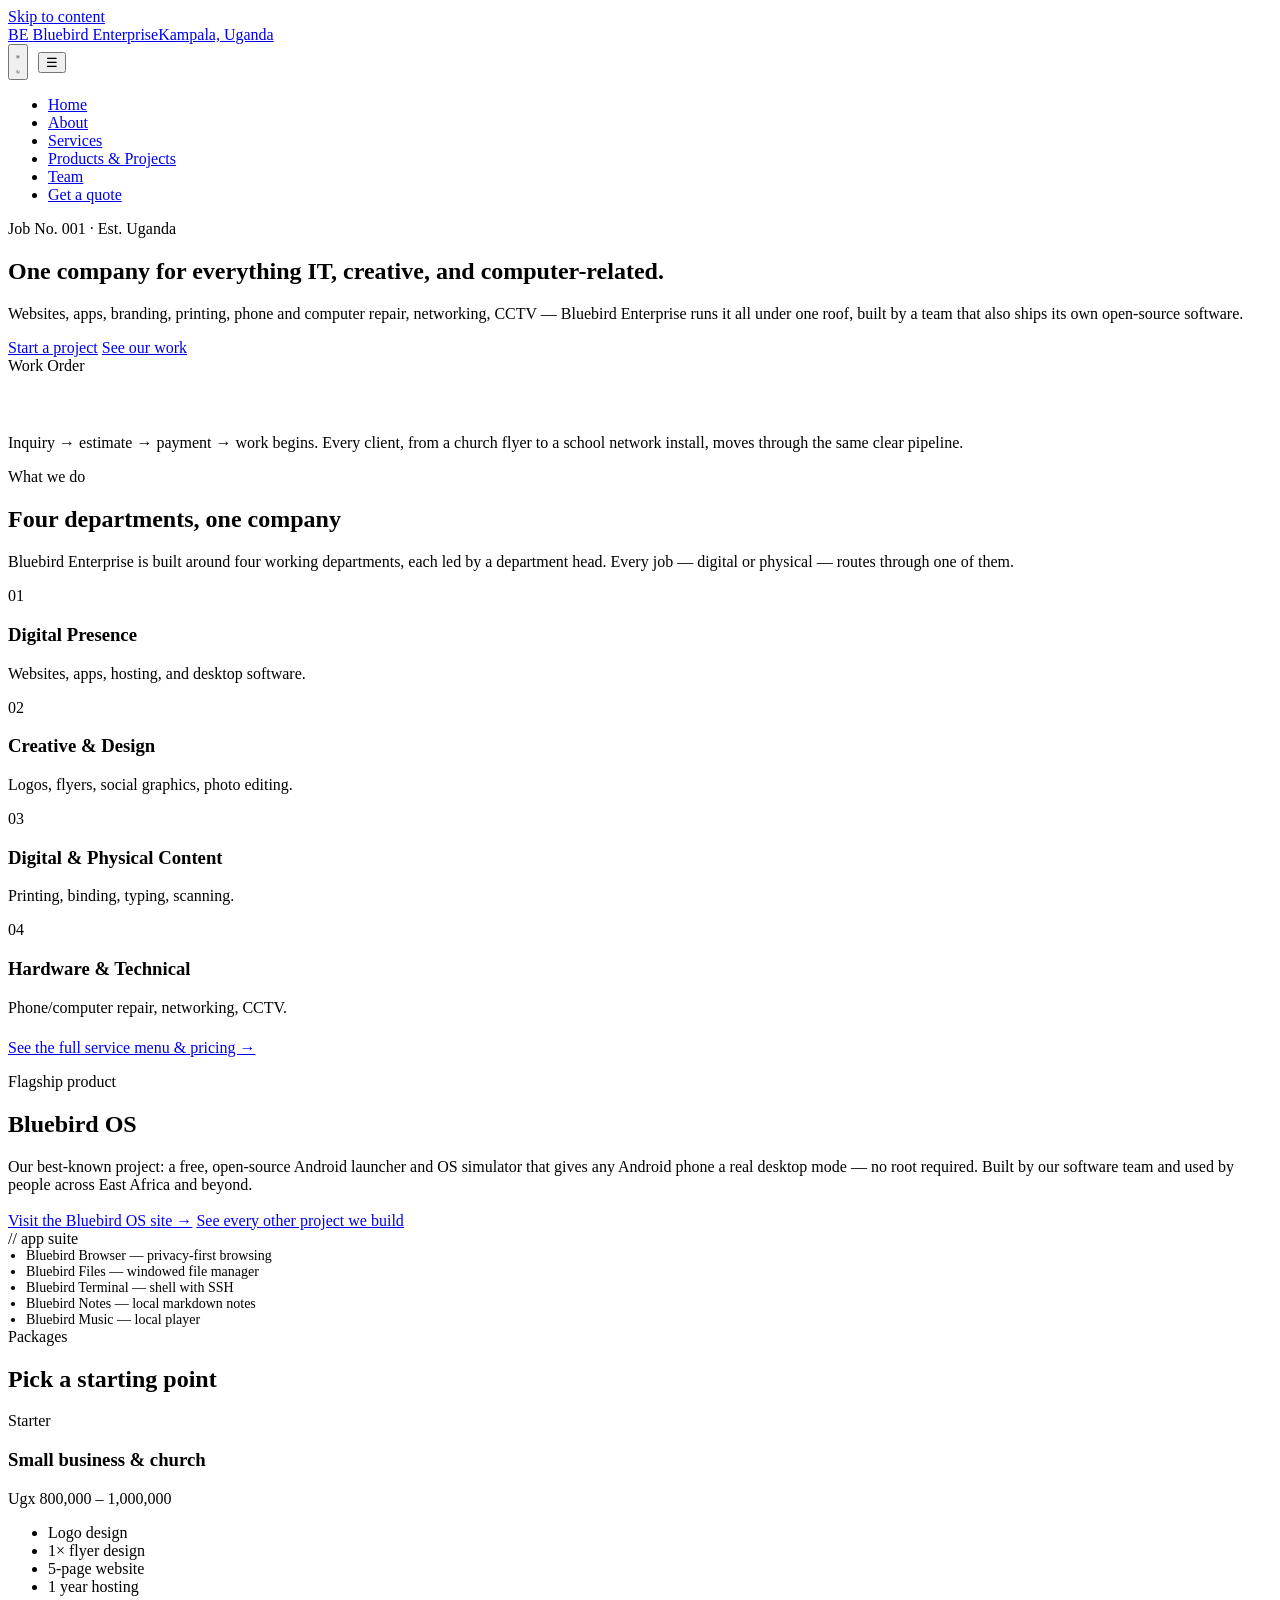
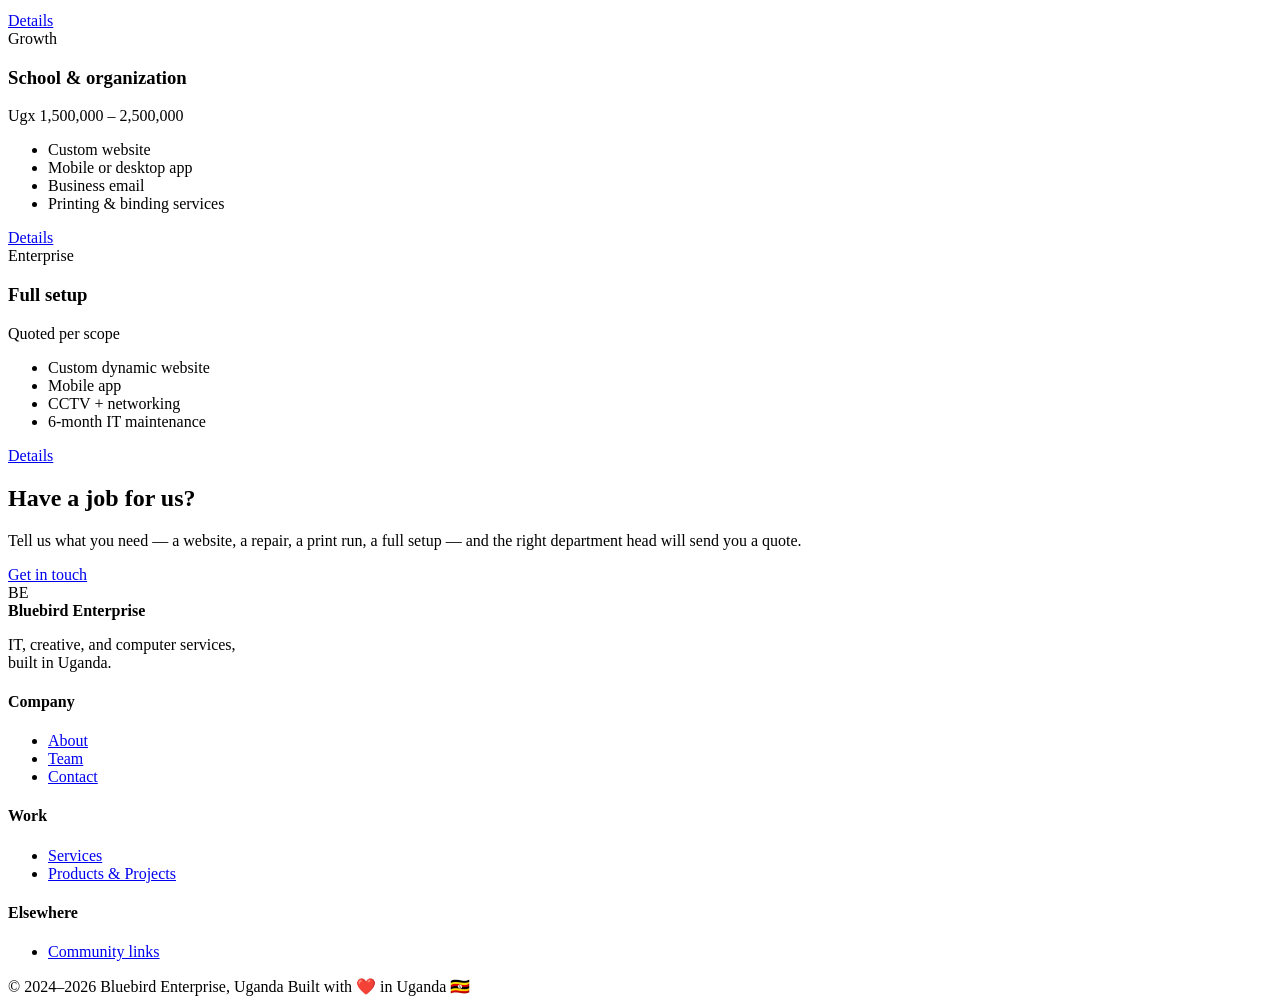
==== index.html @ 25cc0a45 "Add files via upload" ====
<!DOCTYPE html>
<html lang="en">
<head>
<meta charset="UTF-8">
<meta name="viewport" content="width=device-width, initial-scale=1.0">
<title>Bluebird Enterprise — IT, Creative & Computer Services, Uganda</title>
<meta name="description" content="Bluebird Enterprise is a Ugandan IT, creative, and computer services company — websites, apps, graphic design, printing, and hardware repair, plus the open-source Bluebird OS.">
<link rel="icon" type="image/svg+xml" href="assets/img/favicon.svg">
<link rel="icon" type="image/png" sizes="32x32" href="assets/img/favicon-32.png">
<link rel="apple-touch-icon" href="assets/img/apple-touch-icon.png">
<link rel="preconnect" href="https://fonts.googleapis.com">
<link rel="preconnect" href="https://fonts.gstatic.com" crossorigin>
<link href="https://fonts.googleapis.com/css2?family=Syne:wght@700;800&family=Manrope:wght@400;500;600;700;800&family=DM+Mono:wght@400;500&display=swap" rel="stylesheet">
<link rel="stylesheet" href="assets/css/styles.css">
<link rel="canonical" href="https://bluebirduganda.dpdns.org/">
<meta name="theme-color" content="#0b1220">
<meta property="og:type" content="website">
<meta property="og:site_name" content="Bluebird Enterprise">
<meta property="og:title" content="Bluebird Enterprise — IT, Creative & Computer Services, Uganda">
<meta property="og:description" content="Bluebird Enterprise is a Ugandan IT, creative, and computer services company — websites, apps, graphic design, printing, and hardware repair, plus the open-source Bluebird OS.">
<meta property="og:url" content="https://bluebirduganda.dpdns.org/">
<meta property="og:image" content="https://bluebirduganda.dpdns.org/assets/img/og-cover.png">
<meta name="twitter:card" content="summary_large_image">
<meta name="twitter:title" content="Bluebird Enterprise — IT, Creative & Computer Services, Uganda">
<meta name="twitter:description" content="Bluebird Enterprise is a Ugandan IT, creative, and computer services company — websites, apps, graphic design, printing, and hardware repair, plus the open-source Bluebird OS.">
<meta name="twitter:image" content="https://bluebirduganda.dpdns.org/assets/img/og-cover.png">
<script type="application/ld+json">
{
  "@context": "https://schema.org",
  "@type": "ProfessionalService",
  "name": "Bluebird Enterprise",
  "description": "IT, creative, and computer services company in Uganda — websites, apps, graphic design, printing, and hardware repair, plus the open-source Bluebird OS.",
  "url": "https://bluebirduganda.dpdns.org/",
  "logo": "https://bluebirduganda.dpdns.org/assets/img/logo.svg",
  "image": "https://bluebirduganda.dpdns.org/assets/img/og-cover.png",
  "areaServed": "UG",
  "address": {
    "@type": "PostalAddress",
    "addressLocality": "Kampala",
    "addressCountry": "UG"
  },
  "sameAs": [
    "https://github.com/Norbert-web/BLUEBIRD-PLUS",
    "https://www.reddit.com/user/Nearby_Fruit488/",
    "https://www.youtube.com/bluebird-releases",
    "https://twitter.com/norbertlamn",
    "https://tiktok.com/@bluebirdeleases"
  ]
}
</script>
</head>
<body>
<a class="skip-link" href="#main">Skip to content</a>

<header class="site-header">
  <div class="nav-inner">
    <a class="brand" href="index.html">
      <span class="brand-mark"><img src="assets/img/logo.svg" alt="" width="36" height="36" onerror="this.parentElement.textContent='BE';"></span>
      <span>Bluebird Enterprise<span class="brand-name-sub">Kampala, Uganda</span></span>
    </a>
    <div style="display:flex;align-items:center;gap:10px;">
    <button class="theme-toggle" id="theme-toggle" aria-label="Toggle light/dark theme" type="button">
      <svg class="icon-sun" viewBox="0 0 24 24" fill="none" stroke="currentColor" stroke-width="2" stroke-linecap="round"><circle cx="12" cy="12" r="4"/><path d="M12 2v2M12 20v2M4.9 4.9l1.4 1.4M17.7 17.7l1.4 1.4M2 12h2M20 12h2M4.9 19.1l1.4-1.4M17.7 6.3l1.4-1.4"/></svg>
      <svg class="icon-moon" viewBox="0 0 24 24" fill="none" stroke="currentColor" stroke-width="2" stroke-linecap="round"><path d="M21 12.8A9 9 0 1111.2 3 7 7 0 0021 12.8z"/></svg>
    </button>
    <button class="nav-toggle" aria-expanded="false" aria-controls="primary-menu" onclick="const u=document.getElementById('primary-menu');const open=u.classList.toggle('open');this.setAttribute('aria-expanded',open);this.textContent=open?'✕':'☰';">☰</button>
    </div>
    <nav class="primary-nav" aria-label="Primary">
      <ul id="primary-menu">
        <li><a href="index.html" class="active">Home</a></li>
        <li><a href="about.html">About</a></li>
        <li><a href="services.html">Services</a></li>
        <li><a href="products.html">Products &amp; Projects</a></li>
        <li><a href="team.html">Team</a></li>
        <li><a href="contact.html" class="nav-cta">Get a quote</a></li>
      </ul>
    </nav>
  </div>
</header>

<main id="main">

  <section class="hero">
    <div class="wrap hero-grid">
      <div>
        <span class="stamp-badge">Job No. 001 · Est. Uganda</span>
        <h1>One company for everything IT, creative, and computer-related.</h1>
        <p class="hero-lede">Websites, apps, branding, printing, phone and computer repair, networking, CCTV — Bluebird Enterprise runs it all under one roof, built by a team that also ships its own open-source software.</p>
        <div class="hero-actions">
          <a class="btn btn-primary" href="contact.html">Start a project</a>
          <a class="btn btn-ghost" href="products.html">See our work</a>
        </div>
      </div>
      <div class="ticket" style="background:var(--ink-soft);border-color:var(--ink-soft);">
        <div class="ticket-num" style="border-bottom-color:#3a4250;color:var(--text-on-ink-muted);">
          <span>Work Order</span><span class="punch" style="background:var(--ink-soft);border-color:#3a4250;"></span>
        </div>
        <h3 style="color:#fff;">Standard intake, every time</h3>
        <p style="color:var(--text-on-ink-muted);">Inquiry → estimate → payment → work begins. Every client, from a church flyer to a school network install, moves through the same clear pipeline.</p>
      </div>
    </div>
  </section>

  <section class="section">
    <div class="wrap">
      <div class="section-head">
        <span class="eyebrow">What we do</span>
        <h2>Four departments, one company</h2>
        <p style="color:var(--text-muted);">Bluebird Enterprise is built around four working departments, each led by a department head. Every job — digital or physical — routes through one of them.</p>
      </div>
      <div class="ticket-stack">
        <div class="ticket">
          <div class="ticket-num"><span>01</span><span class="punch"></span></div>
          <h3>Digital Presence</h3>
          <p>Websites, apps, hosting, and desktop software.</p>
        </div>
        <div class="ticket">
          <div class="ticket-num"><span>02</span><span class="punch"></span></div>
          <h3>Creative &amp; Design</h3>
          <p>Logos, flyers, social graphics, photo editing.</p>
        </div>
        <div class="ticket">
          <div class="ticket-num"><span>03</span><span class="punch"></span></div>
          <h3>Digital &amp; Physical Content</h3>
          <p>Printing, binding, typing, scanning.</p>
        </div>
        <div class="ticket">
          <div class="ticket-num"><span>04</span><span class="punch"></span></div>
          <h3>Hardware &amp; Technical</h3>
          <p>Phone/computer repair, networking, CCTV.</p>
        </div>
      </div>
      <p style="margin-top:22px;"><a href="services.html">See the full service menu &amp; pricing →</a></p>
    </div>
  </section>

  <section class="section section-alt">
    <div class="wrap">
      <div class="grid-2" style="align-items:center;">
        <div>
          <span class="eyebrow">Flagship product</span>
          <h2>Bluebird OS</h2>
          <p style="color:var(--text-muted);">Our best-known project: a free, open-source Android launcher and OS simulator that gives any Android phone a real desktop mode — no root required. Built by our software team and used by people across East Africa and beyond.</p>
          <div class="hero-actions" style="margin-top:18px;">
            <a class="btn btn-primary" href="bluebird-os/index.html">Visit the Bluebird OS site →</a>
            <a class="btn btn-line" href="products.html">See every other project we build</a>
          </div>
        </div>
        <div class="card">
          <span class="num">// app suite</span>
          <ul style="margin:0;padding-left:18px;color:var(--text-muted);font-size:14px;">
            <li>Bluebird Browser — privacy-first browsing</li>
            <li>Bluebird Files — windowed file manager</li>
            <li>Bluebird Terminal — shell with SSH</li>
            <li>Bluebird Notes — local markdown notes</li>
            <li>Bluebird Music — local player</li>
          </ul>
        </div>
      </div>
    </div>
  </section>

  <section class="section">
    <div class="wrap">
      <div class="section-head center" style="margin-left:auto;margin-right:auto;">
        <span class="eyebrow">Packages</span>
        <h2>Pick a starting point</h2>
      </div>
      <div class="grid-3">
        <div class="package">
          <span class="tier">Starter</span>
          <h3>Small business &amp; church</h3>
          <div class="price">Ugx 800,000 – 1,000,000</div>
          <ul>
            <li>Logo design</li>
            <li>1× flyer design</li>
            <li>5-page website</li>
            <li>1 year hosting</li>
          </ul>
          <a class="btn btn-line" href="services.html#packages">Details</a>
        </div>
        <div class="package featured">
          <span class="tier">Growth</span>
          <h3>School &amp; organization</h3>
          <div class="price">Ugx 1,500,000 – 2,500,000</div>
          <ul>
            <li>Custom website</li>
            <li>Mobile or desktop app</li>
            <li>Business email</li>
            <li>Printing &amp; binding services</li>
          </ul>
          <a class="btn btn-line" href="services.html#packages">Details</a>
        </div>
        <div class="package">
          <span class="tier">Enterprise</span>
          <h3>Full setup</h3>
          <div class="price">Quoted per scope</div>
          <ul>
            <li>Custom dynamic website</li>
            <li>Mobile app</li>
            <li>CCTV + networking</li>
            <li>6-month IT maintenance</li>
          </ul>
          <a class="btn btn-line" href="services.html#packages">Details</a>
        </div>
      </div>
    </div>
  </section>

  <section class="cta-band">
    <div class="wrap">
      <h2>Have a job for us?</h2>
      <p>Tell us what you need — a website, a repair, a print run, a full setup — and the right department head will send you a quote.</p>
      <a class="btn btn-primary" href="contact.html">Get in touch</a>
    </div>
  </section>

</main>

<footer class="site-footer">
  <div class="wrap">
    <div class="footer-grid">
      <div>
        <div class="footer-brand">
          <span class="brand-mark"><img src="assets/img/logo.svg" alt="" width="30" height="30" onerror="this.parentElement.textContent='BE';"></span>
          <h4 style="margin:0;">Bluebird Enterprise</h4>
        </div>
        <p style="max-width:32ch;">IT, creative, and computer services, built in Uganda.</p>
        <span class="flag-stripe" aria-hidden="true"><span class="s1"></span><span class="s2"></span><span class="s3"></span></span>
      </div>
      <div>
        <h4>Company</h4>
        <ul>
          <li><a href="about.html">About</a></li>
          <li><a href="team.html">Team</a></li>
          <li><a href="contact.html">Contact</a></li>
        </ul>
      </div>
      <div>
        <h4>Work</h4>
        <ul>
          <li><a href="services.html">Services</a></li>
          <li><a href="products.html">Products &amp; Projects</a></li>
        </ul>
      </div>
      <div>
        <h4>Elsewhere</h4>
        <ul>
          <li><a href="contact.html#community">Community links</a></li>
        </ul>
      </div>
    </div>
    <div class="footer-bottom">
      <span>© 2024–2026 Bluebird Enterprise, Uganda</span>
      <span>Built with ❤️ in Uganda 🇺🇬</span>
    </div>
  </div>
</footer>

<script src="assets/js/app.js"></script>
</body>
</html>
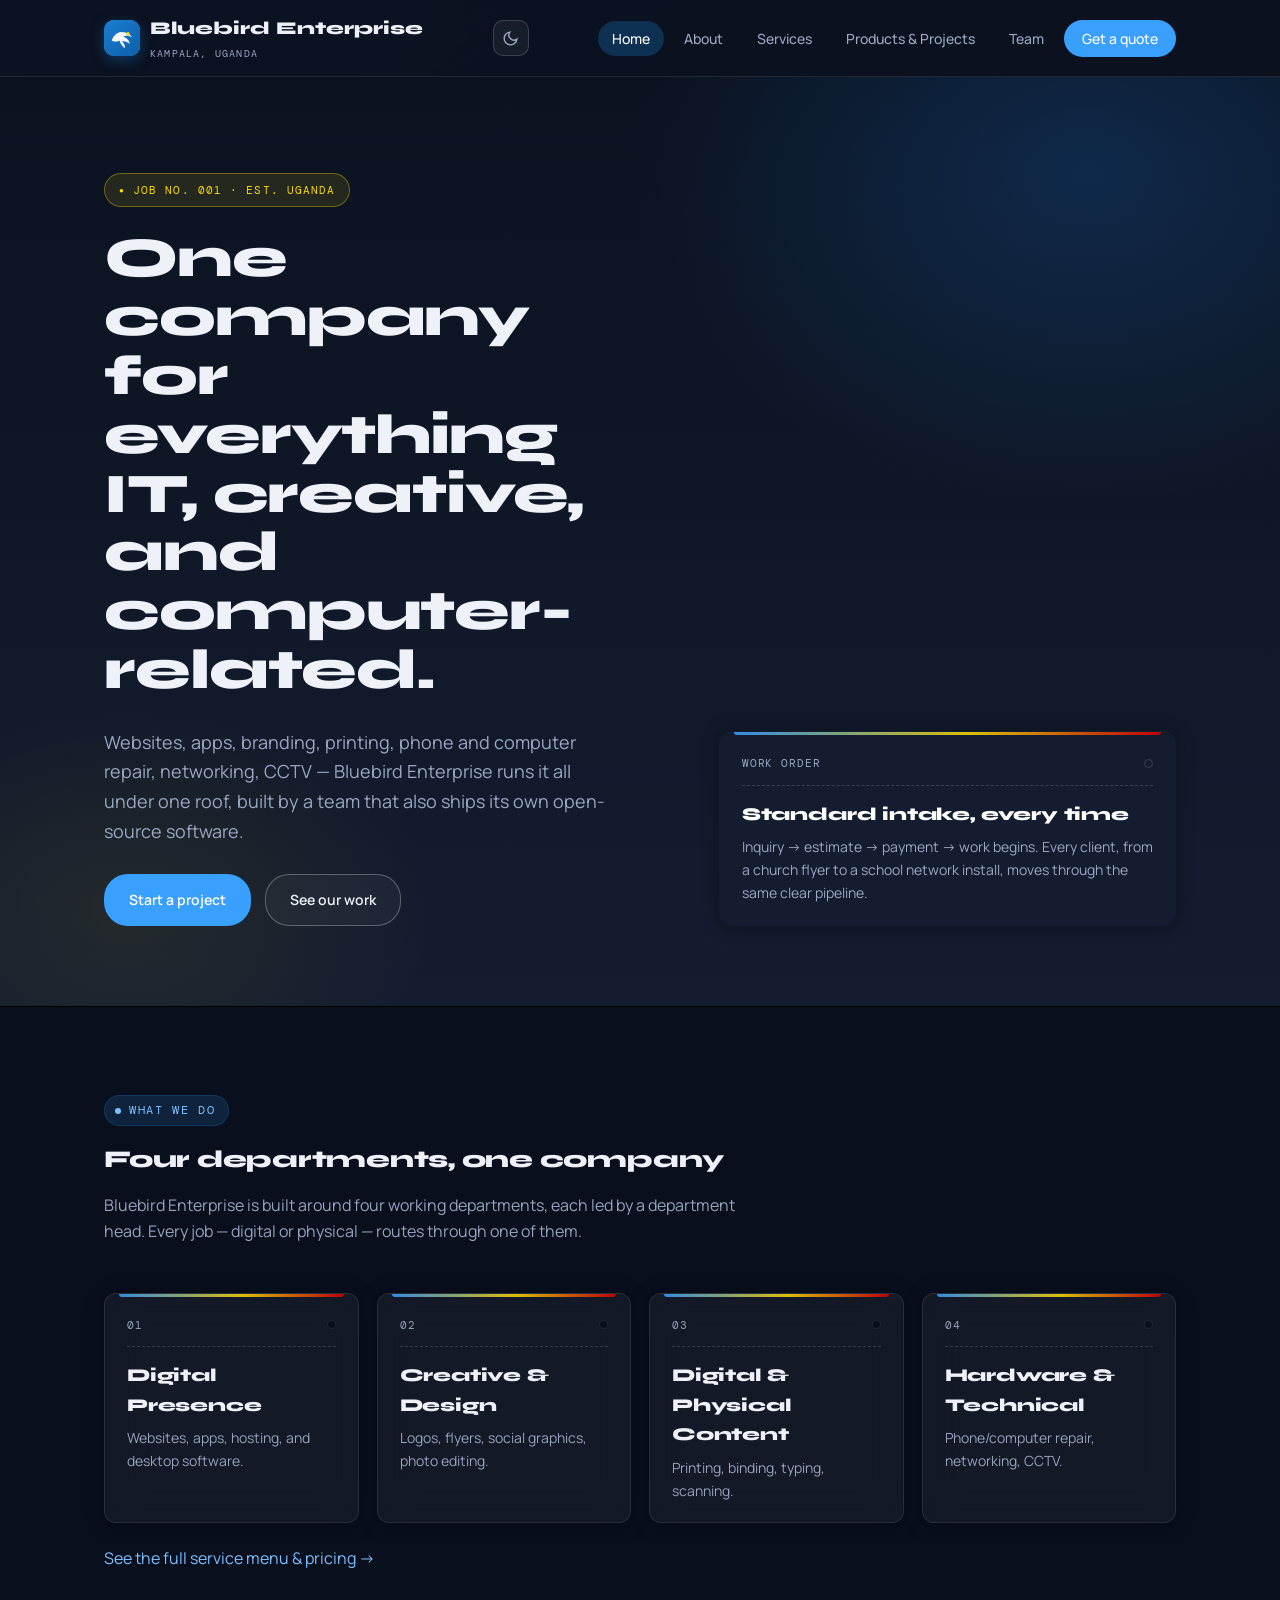
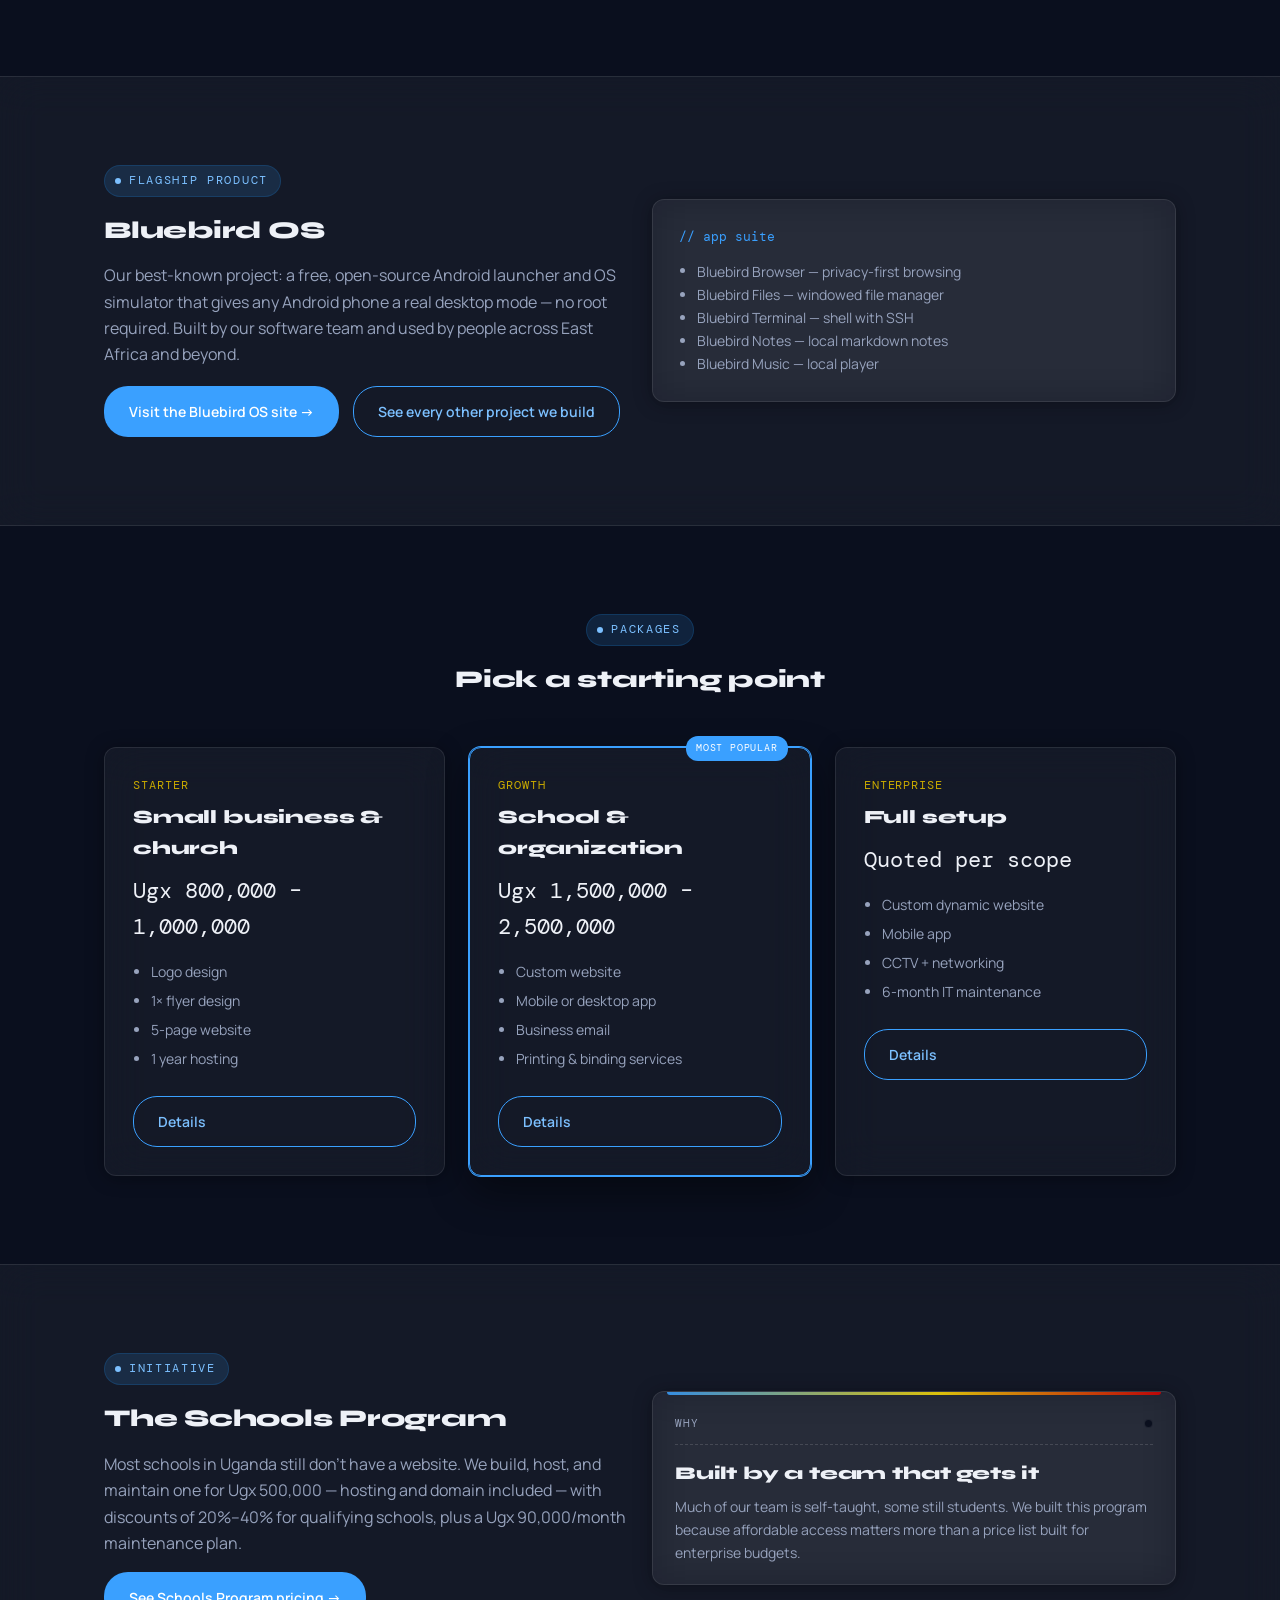
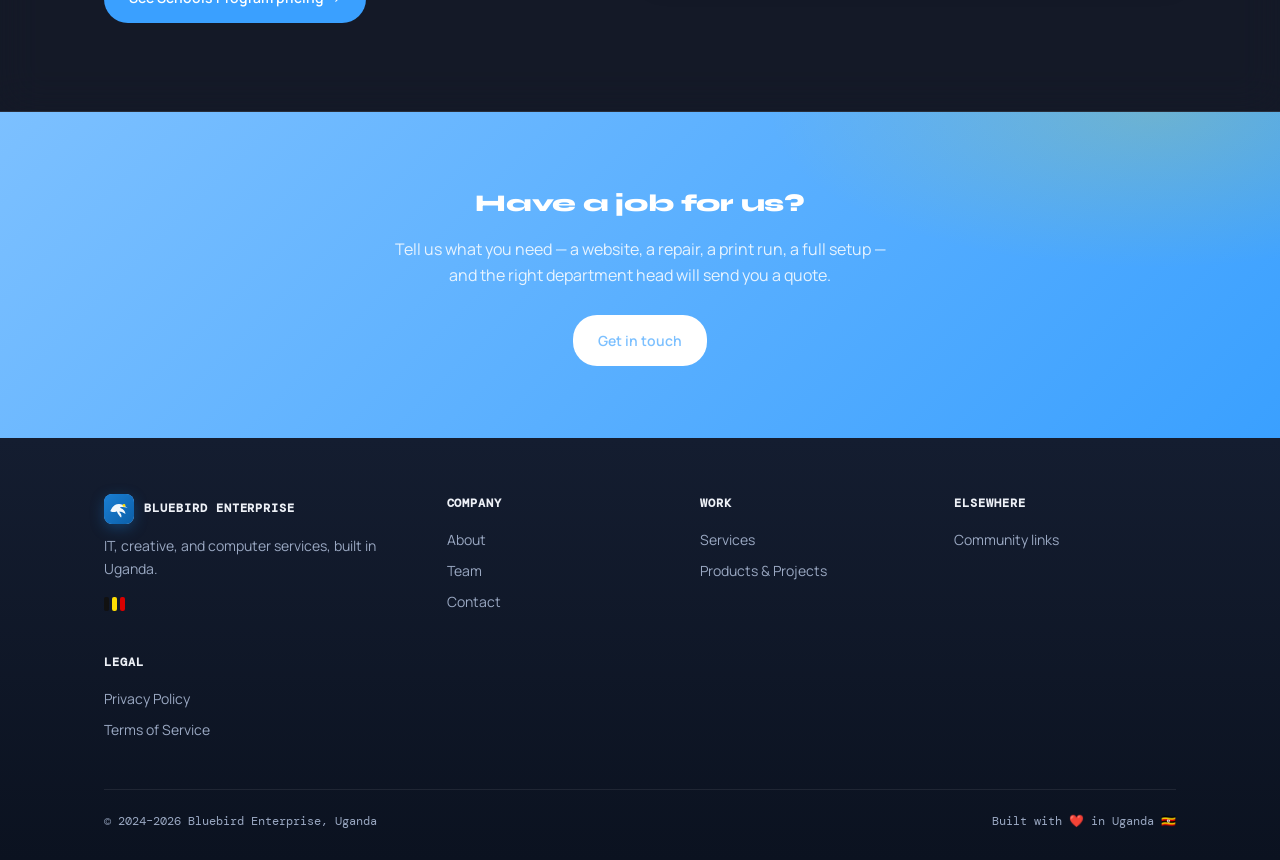
==== commit 1fc971de: "Add files via upload" ====
--- a/index.html
+++ b/index.html
@@ -48,6 +48,7 @@
   ]
 }
 </script>
+<script defer src="https://analytics.digitalplat.org/static/analytics.js" data-property="dpa_kOw1KWCyxdm1ndBFeWG8Ztl09Nwl7xM"></script>
 </head>
 <body>
 <a class="skip-link" href="#main">Skip to content</a>
@@ -207,6 +208,24 @@
     </div>
   </section>
 
+  <section class="section section-alt">
+    <div class="wrap grid-2" style="align-items:center;">
+      <div>
+        <span class="eyebrow">Initiative</span>
+        <h2>The Schools Program</h2>
+        <p style="color:var(--text-muted);">Most schools in Uganda still don't have a website. We build, host, and maintain one for Ugx 500,000 — hosting and domain included — with discounts of 20%–40% for qualifying schools, plus a Ugx 90,000/month maintenance plan.</p>
+        <div class="hero-actions" style="margin-top:16px;">
+          <a class="btn btn-primary" href="services.html#schools">See Schools Program pricing →</a>
+        </div>
+      </div>
+      <div class="ticket">
+        <div class="ticket-num"><span>Why</span><span class="punch"></span></div>
+        <h3>Built by a team that gets it</h3>
+        <p>Much of our team is self-taught, some still students. We built this program because affordable access matters more than a price list built for enterprise budgets.</p>
+      </div>
+    </div>
+  </section>
+
   <section class="cta-band">
     <div class="wrap">
       <h2>Have a job for us?</h2>
@@ -249,6 +268,13 @@
           <li><a href="contact.html#community">Community links</a></li>
         </ul>
       </div>
+      <div>
+        <h4>Legal</h4>
+        <ul>
+          <li><a href="privacy.html">Privacy Policy</a></li>
+          <li><a href="terms.html">Terms of Service</a></li>
+        </ul>
+      </div>
     </div>
     <div class="footer-bottom">
       <span>© 2024–2026 Bluebird Enterprise, Uganda</span>
--- a/assets/css/styles.css
+++ b/assets/css/styles.css
@@ -0,0 +1,536 @@
+/* ============================================================
+   BLUEBIRD ENTERPRISE — shared stylesheet
+   Design language: "the work order," reworked to share Bluebird
+   OS's visual system — soft radial glow backgrounds, glass
+   cards, pill buttons with hover-glow, Syne/Manrope/DM Mono type,
+   a light/dark toggle, and the Uganda flag accent stripe — while
+   keeping the ticket/ledger vocabulary (job tickets, duty
+   rosters, invoices) that is the company's own signature.
+   ============================================================ */
+
+:root,
+[data-theme="light"]{
+  --ink:#0b1220;
+  --ink-soft:#141d30;
+  --paper:#f3f6fb;
+  --paper-raised:rgba(255,255,255,0.86);
+  --line:rgba(11,18,32,0.10);
+  --line-soft:rgba(11,18,32,0.16);
+  --signal:#1a7fd4;
+  --signal-deep:#0c5fa8;
+  --signal-tint:rgba(26,127,212,0.10);
+  --stamp:#c8a900;
+  --stamp-raw:#FCDC04;
+  --stamp-tint:rgba(200,169,0,0.12);
+  --uganda-red:#D90000;
+  --text:#0f172a;
+  --text-muted:#54607a;
+  --text-on-ink:#eef1f7;
+  --text-on-ink-muted:#9aa8c2;
+  --radius:12px;
+  --radius-sm:8px;
+  --font-head:'Syne',sans-serif;
+  --font-body:'Manrope',sans-serif;
+  --font-mono:'DM Mono',monospace;
+  --maxw:1120px;
+  --nav-bg:rgba(243,246,251,0.86);
+  --shadow-card:0 2px 18px rgba(15,23,42,0.07);
+  --shadow-hover:0 14px 36px rgba(15,23,42,0.14);
+  --shadow-glow:0 8px 28px rgba(26,127,212,0.28);
+  --glow1:rgba(26,127,212,0.10);
+  --glow2:rgba(252,220,4,0.07);
+  --glow3:rgba(217,0,0,0.045);
+}
+
+[data-theme="dark"]{
+  --paper:#0a0f1e;
+  --paper-raised:rgba(255,255,255,0.045);
+  --line:rgba(255,255,255,0.09);
+  --line-soft:rgba(255,255,255,0.14);
+  --signal:#3aa0ff;
+  --signal-deep:#7cc0ff;
+  --signal-tint:rgba(58,160,255,0.14);
+  --text:#eef1f7;
+  --text-muted:#97a3bd;
+  --nav-bg:rgba(10,15,30,0.82);
+  --shadow-card:0 2px 18px rgba(0,0,0,0.35);
+  --shadow-hover:0 16px 40px rgba(0,0,0,0.45);
+  --shadow-glow:0 8px 30px rgba(58,160,255,0.30);
+  --glow1:rgba(58,160,255,0.14);
+  --glow2:rgba(252,220,4,0.05);
+  --glow3:rgba(217,0,0,0.06);
+}
+
+*{box-sizing:border-box;}
+html{scroll-behavior:smooth;}
+body{
+  margin:0;
+  background:var(--paper);
+  color:var(--text);
+  font-family:var(--font-body);
+  font-size:16px;
+  line-height:1.65;
+  -webkit-font-smoothing:antialiased;
+  position:relative;
+  overflow-x:hidden;
+  transition:background .3s,color .3s;
+}
+body::before{
+  content:"";
+  position:fixed;inset:0;
+  background:
+    radial-gradient(ellipse 80% 55% at 15% 0%, var(--glow1) 0%, transparent 60%),
+    radial-gradient(ellipse 55% 40% at 85% 15%, var(--glow2) 0%, transparent 55%),
+    radial-gradient(ellipse 45% 55% at 75% 90%, var(--glow3) 0%, transparent 55%);
+  pointer-events:none;
+  z-index:0;
+}
+img{max-width:100%;display:block;}
+a{color:var(--signal-deep);text-decoration:none;}
+a:hover{text-decoration:underline;}
+a:focus-visible,button:focus-visible,input:focus-visible,textarea:focus-visible{
+  outline:2px solid var(--stamp);
+  outline-offset:2px;
+}
+h1,h2,h3,h4{
+  font-family:var(--font-head);
+  font-weight:800;
+  letter-spacing:-0.01em;
+  margin:0 0 .5em;
+  color:var(--text);
+}
+p{margin:0 0 1em;}
+.mono{font-family:var(--font-mono);}
+.wrap{max-width:var(--maxw);margin:0 auto;padding:0 24px;position:relative;z-index:1;}
+.section{padding:88px 0;position:relative;z-index:1;}
+.section-tight{padding:56px 0;position:relative;z-index:1;}
+.section-alt{background:var(--paper-raised);border-top:1px solid var(--line);border-bottom:1px solid var(--line);backdrop-filter:blur(20px);-webkit-backdrop-filter:blur(20px);}
+.section-ink{background:linear-gradient(180deg,var(--ink) 0%,var(--ink-soft) 100%);color:var(--text-on-ink);}
+.section-ink h1,.section-ink h2,.section-ink h3{color:var(--text-on-ink);}
+.section-ink p{color:var(--text-on-ink-muted);}
+
+.eyebrow{
+  font-family:var(--font-mono);
+  font-size:12px;
+  letter-spacing:.14em;
+  text-transform:uppercase;
+  color:var(--signal-deep);
+  display:inline-flex;
+  align-items:center;
+  gap:8px;
+  margin-bottom:14px;
+  background:var(--signal-tint);
+  border:1px solid rgba(26,127,212,0.22);
+  border-radius:20px;
+  padding:5px 12px 5px 10px;
+}
+.section-ink .eyebrow{color:var(--stamp-raw);background:rgba(252,220,4,0.10);border-color:rgba(252,220,4,0.28);}
+.eyebrow::before{
+  content:"";
+  width:6px;height:6px;border-radius:50%;
+  background:currentColor;
+  display:inline-block;
+}
+
+/* flag stripe — shared signature accent with Bluebird OS */
+.flag-stripe{display:inline-flex;align-items:center;gap:3px;}
+.flag-stripe span{display:block;width:5px;height:14px;border-radius:2px;}
+.flag-stripe .s1{background:#111;}
+.flag-stripe .s2{background:var(--stamp-raw);}
+.flag-stripe .s3{background:var(--uganda-red);}
+
+/* ---------- header / nav ---------- */
+header.site-header{
+  background:rgba(11,18,32,0.92);
+  backdrop-filter:blur(20px);-webkit-backdrop-filter:blur(20px);
+  color:var(--text-on-ink);
+  position:sticky;top:0;z-index:50;
+  border-bottom:1px solid var(--line);
+}
+.nav-inner{
+  display:flex;align-items:center;justify-content:space-between;
+  padding:14px 24px;max-width:var(--maxw);margin:0 auto;gap:16px;
+}
+.brand{
+  display:flex;align-items:center;gap:10px;
+  font-family:var(--font-head);font-weight:800;font-size:18px;
+  color:var(--text-on-ink);
+}
+.brand:hover{text-decoration:none;}
+.brand-mark{
+  width:36px;height:36px;border-radius:10px;
+  display:flex;align-items:center;justify-content:center;
+  overflow:hidden;flex-shrink:0;
+  background:linear-gradient(135deg,var(--signal) 0%,var(--signal-deep) 100%);
+  box-shadow:0 4px 14px rgba(26,127,212,0.35);
+}
+.brand-mark img{width:100%;height:100%;object-fit:cover;}
+.brand-name-sub{
+  display:block;font-family:var(--font-mono);font-weight:400;
+  font-size:10px;letter-spacing:.12em;color:var(--text-on-ink-muted);
+  text-transform:uppercase;margin-top:2px;
+}
+nav.primary-nav ul{
+  list-style:none;display:flex;align-items:center;gap:6px;margin:0;padding:0;
+}
+nav.primary-nav a{
+  color:var(--text-on-ink-muted);
+  font-size:14px;font-weight:500;
+  padding:8px 14px;border-radius:20px;
+  transition:all .2s ease;
+}
+nav.primary-nav a:hover{color:var(--text-on-ink);text-decoration:none;background:rgba(255,255,255,.08);}
+nav.primary-nav a.active{color:#fff;background:rgba(26,127,212,0.28);text-decoration:none;}
+.nav-cta{
+  background:var(--signal) !important;color:#fff !important;
+  font-weight:600;font-size:13px;
+  padding:9px 18px !important;
+  box-shadow:0 0 0 0 rgba(26,127,212,.4);
+}
+.nav-cta:hover{background:var(--signal-deep) !important;transform:translateY(-1px);box-shadow:var(--shadow-glow);}
+.nav-cta.active{background:var(--signal-deep) !important;}
+.theme-toggle{
+  display:flex;align-items:center;justify-content:center;
+  width:36px;height:36px;border-radius:10px;
+  border:1px solid rgba(255,255,255,.16);
+  background:rgba(255,255,255,.05);
+  color:var(--text-on-ink-muted);
+  cursor:pointer;flex-shrink:0;transition:all .2s ease;
+}
+.theme-toggle:hover{color:#fff;background:rgba(255,255,255,.12);}
+.theme-toggle svg{width:17px;height:17px;display:block;}
+.theme-toggle .icon-moon{display:block;}
+.theme-toggle .icon-sun{display:none;}
+[data-theme="light"] .theme-toggle .icon-sun{display:block;}
+[data-theme="light"] .theme-toggle .icon-moon{display:none;}
+.nav-toggle{display:none;}
+
+@media (max-width:860px){
+  nav.primary-nav ul{
+    position:fixed;inset:64px 0 0 0;background:var(--ink);
+    flex-direction:column;align-items:stretch;padding:24px;gap:4px;
+    transform:translateY(-110%);transition:transform .25s ease;
+    height:calc(100vh - 64px);overflow-y:auto;
+  }
+  nav.primary-nav ul.open{transform:translateY(0);}
+  nav.primary-nav a{
+    display:block;padding:14px 4px;border-bottom:1px solid var(--ink-soft);
+    font-size:16px;border-radius:0;
+  }
+  .nav-toggle{
+    display:block;background:none;border:1px solid var(--text-on-ink-muted);
+    color:var(--text-on-ink);width:38px;height:38px;border-radius:var(--radius-sm);
+    font-family:var(--font-mono);font-size:16px;cursor:pointer;
+  }
+}
+
+/* ---------- hero ---------- */
+.hero{
+  background:linear-gradient(180deg,var(--ink) 0%,var(--ink-soft) 100%);
+  color:var(--text-on-ink);
+  padding:96px 0 80px;
+  border-bottom:1px solid #000;
+  position:relative;overflow:hidden;
+}
+.hero::before{
+  content:"";position:absolute;inset:0;
+  background:
+    radial-gradient(ellipse 60% 60% at 85% 10%, rgba(26,144,255,0.18) 0%, transparent 60%),
+    radial-gradient(ellipse 40% 40% at 10% 90%, rgba(252,220,4,0.07) 0%, transparent 60%);
+  pointer-events:none;
+}
+.hero-grid{
+  display:grid;grid-template-columns:1.1fr .9fr;gap:56px;align-items:end;
+  position:relative;z-index:1;
+}
+@media (max-width:820px){
+  .hero-grid{grid-template-columns:1fr;}
+}
+.hero h1{
+  font-size:clamp(34px,5vw,56px);line-height:1.05;letter-spacing:-0.02em;
+  max-width:15ch;
+  color:var(--text-on-ink);
+}
+.hero h3{color:var(--text-on-ink);}
+.hero-lede{
+  font-size:18px;color:var(--text-on-ink-muted);max-width:46ch;margin-bottom:28px;
+}
+.hero-actions{display:flex;gap:14px;flex-wrap:wrap;}
+.btn{
+  font-family:var(--font-body);font-weight:600;font-size:14px;
+  padding:13px 24px;border-radius:24px;
+  display:inline-flex;align-items:center;gap:8px;
+  border:1px solid transparent;cursor:pointer;
+  transition:all .2s ease;
+}
+.btn:hover{text-decoration:none;}
+.btn-primary{background:var(--signal);color:#fff;box-shadow:0 0 0 0 rgba(26,127,212,.4);}
+.btn-primary:hover{background:var(--signal-deep);transform:translateY(-2px);box-shadow:var(--shadow-glow);}
+.btn-ghost{border-color:rgba(255,255,255,.28);color:var(--text-on-ink);background:rgba(255,255,255,.04);}
+.btn-ghost:hover{border-color:#fff;background:rgba(255,255,255,.1);transform:translateY(-2px);}
+.btn-line{border-color:var(--signal);color:var(--signal-deep);}
+.btn-line:hover{background:var(--signal-tint);transform:translateY(-2px);}
+
+/* ---------- ticket / docket component (signature element) ---------- */
+.ticket{
+  background:var(--paper-raised);
+  backdrop-filter:blur(20px);-webkit-backdrop-filter:blur(20px);
+  border:1px solid var(--line);
+  border-radius:var(--radius);
+  position:relative;
+  padding:22px 22px 20px;
+  box-shadow:var(--shadow-card);
+  transition:transform .2s ease,box-shadow .2s ease;
+}
+.ticket::before{
+  content:"";
+  position:absolute;left:14px;right:14px;top:0;height:3px;
+  border-radius:0 0 3px 3px;
+  background:linear-gradient(90deg,var(--signal) 0%,var(--stamp-raw) 55%,var(--uganda-red) 100%);
+  opacity:.85;
+}
+.ticket:hover{transform:translateY(-3px);box-shadow:var(--shadow-hover);}
+.ticket-num{
+  font-family:var(--font-mono);font-size:11px;letter-spacing:.08em;
+  color:var(--text-muted);text-transform:uppercase;
+  display:flex;justify-content:space-between;align-items:center;
+  margin-bottom:14px;padding-bottom:12px;
+  border-bottom:1px dashed var(--line-soft);
+}
+.ticket-num .punch{
+  width:9px;height:9px;border-radius:50%;background:var(--paper);
+  border:1px solid var(--line);
+}
+.ticket h3{font-size:18px;margin-bottom:6px;}
+.ticket p{color:var(--text-muted);font-size:14px;margin-bottom:0;}
+
+.ticket-stack{
+  display:grid;grid-template-columns:repeat(4,1fr);gap:18px;
+}
+@media (max-width:960px){.ticket-stack{grid-template-columns:repeat(2,1fr);}}
+@media (max-width:560px){.ticket-stack{grid-template-columns:1fr;}}
+
+/* stamp badge - used for hero + section highlights */
+.stamp-badge{
+  display:inline-flex;align-items:center;gap:8px;
+  background:rgba(252,220,4,0.10);
+  border:1px solid rgba(252,220,4,0.35);color:var(--stamp-raw);
+  font-family:var(--font-mono);font-size:11px;letter-spacing:.1em;
+  text-transform:uppercase;padding:7px 14px;border-radius:20px;
+  margin-bottom:22px;
+}
+.stamp-badge::before{content:"●";font-size:8px;}
+
+/* ---------- generic grids / cards ---------- */
+.grid-3{display:grid;grid-template-columns:repeat(3,1fr);gap:24px;}
+.grid-2{display:grid;grid-template-columns:repeat(2,1fr);gap:24px;}
+@media (max-width:860px){.grid-3{grid-template-columns:1fr 1fr;}.grid-2{grid-template-columns:1fr;}}
+@media (max-width:600px){.grid-3{grid-template-columns:1fr;}}
+
+.card{
+  background:var(--paper-raised);
+  backdrop-filter:blur(20px);-webkit-backdrop-filter:blur(20px);
+  border:1px solid var(--line);
+  border-radius:var(--radius);padding:26px;
+  box-shadow:var(--shadow-card);
+  transition:transform .2s ease,box-shadow .2s ease,border-color .2s ease;
+}
+.card:hover{transform:translateY(-3px);box-shadow:var(--shadow-hover);border-color:var(--line-soft);}
+.card h3{font-size:17px;}
+.card p{color:var(--text-muted);font-size:14px;margin-bottom:0;}
+.card .num{
+  font-family:var(--font-mono);color:var(--signal);font-size:13px;
+  margin-bottom:12px;display:block;
+}
+
+/* ---------- ledger table (services / pricing) ---------- */
+.ledger{width:100%;border-collapse:collapse;font-size:14.5px;}
+.ledger caption{
+  text-align:left;font-family:var(--font-head);font-size:19px;
+  font-weight:800;margin-bottom:14px;color:var(--text);
+}
+.ledger thead th{
+  text-align:left;font-family:var(--font-mono);font-size:11px;
+  letter-spacing:.08em;text-transform:uppercase;color:var(--text-muted);
+  padding:0 14px 10px;border-bottom:1px solid var(--line-soft);
+}
+.ledger tbody td{
+  padding:14px;border-bottom:1px dashed var(--line);vertical-align:top;
+}
+.ledger tbody tr:last-child td{border-bottom:none;}
+.ledger tbody tr:hover td{background:var(--signal-tint);}
+.ledger td.price{
+  font-family:var(--font-mono);white-space:nowrap;text-align:right;color:var(--signal-deep);
+  font-weight:600;
+}
+.ledger td.name{font-weight:600;}
+.ledger-wrap{
+  overflow-x:auto;background:var(--paper-raised);
+  backdrop-filter:blur(20px);-webkit-backdrop-filter:blur(20px);
+  border:1px solid var(--line);padding:22px;border-radius:var(--radius);
+  box-shadow:var(--shadow-card);
+}
+
+/* ---------- packages ---------- */
+.package{
+  background:var(--paper-raised);
+  backdrop-filter:blur(20px);-webkit-backdrop-filter:blur(20px);
+  border:1px solid var(--line);
+  border-radius:var(--radius);padding:28px;display:flex;flex-direction:column;
+  box-shadow:var(--shadow-card);transition:transform .2s ease,box-shadow .2s ease;
+}
+.package:hover{transform:translateY(-3px);box-shadow:var(--shadow-hover);}
+.package.featured{border-color:var(--signal);box-shadow:0 0 0 1px var(--signal),var(--shadow-hover);position:relative;}
+.package.featured::before{
+  content:"Most popular";position:absolute;top:-12px;right:22px;
+  background:var(--signal);color:#fff;font-family:var(--font-mono);
+  font-size:10px;letter-spacing:.08em;text-transform:uppercase;
+  padding:4px 10px;border-radius:12px;
+}
+.package .tier{font-family:var(--font-mono);font-size:12px;color:var(--stamp);letter-spacing:.08em;text-transform:uppercase;margin-bottom:6px;}
+.package .price{font-family:var(--font-mono);font-size:22px;color:var(--text);margin-bottom:14px;}
+.package ul{margin:0 0 20px;padding-left:18px;color:var(--text-muted);font-size:14px;}
+.package ul li{margin-bottom:6px;}
+
+/* ---------- team / duty roster badges ---------- */
+.org-top{
+  max-width:340px;margin:0 auto 40px;
+}
+.badge{
+  background:var(--paper-raised);
+  backdrop-filter:blur(20px);-webkit-backdrop-filter:blur(20px);
+  border:1px solid var(--line);
+  border-radius:var(--radius);padding:22px 20px 20px;position:relative;
+  text-align:left;box-shadow:var(--shadow-card);
+  transition:transform .2s ease,box-shadow .2s ease;
+}
+.badge:hover{transform:translateY(-3px);box-shadow:var(--shadow-hover);}
+.badge-photo{
+  display:block;
+  width:56px;height:56px;border-radius:50%;overflow:hidden;
+  margin-bottom:14px;border:2px solid var(--paper-raised);
+  box-shadow:0 0 0 1px var(--line),var(--shadow-card);
+  background:linear-gradient(135deg,var(--signal) 0%,var(--signal-deep) 100%);
+  flex-shrink:0;
+}
+.badge-photo img{width:100%;height:100%;object-fit:cover;}
+.org-top .badge-photo{width:76px;height:76px;margin-left:auto;margin-right:auto;}
+.badge .role{
+  font-family:var(--font-mono);font-size:11px;letter-spacing:.08em;
+  text-transform:uppercase;color:var(--signal-deep);margin-bottom:8px;display:block;
+}
+.badge h3{font-size:17px;margin-bottom:2px;}
+.badge .dept{color:var(--text-muted);font-size:13px;margin-bottom:14px;display:block;}
+.badge p{font-size:14px;color:var(--text-muted);margin-bottom:0;}
+.org-line{
+  width:1px;height:28px;background:var(--line-soft);margin:0 auto;
+}
+.org-reports{
+  display:grid;grid-template-columns:repeat(5,1fr);gap:16px;
+}
+@media (max-width:960px){.org-reports{grid-template-columns:repeat(2,1fr);}}
+@media (max-width:560px){.org-reports{grid-template-columns:1fr;}}
+
+/* ---------- workflow steps ---------- */
+.workflow{display:grid;grid-template-columns:repeat(4,1fr);gap:0;counter-reset:step;}
+.workflow .step{
+  border-left:1px solid var(--line);padding:0 20px 8px;position:relative;
+}
+.workflow .step:first-child{border-left:none;padding-left:0;}
+.workflow .step .step-num{
+  font-family:var(--font-mono);color:var(--stamp);font-size:13px;margin-bottom:10px;display:block;
+}
+.workflow .step h3{font-size:16px;}
+.workflow .step p{font-size:13.5px;color:var(--text-muted);}
+@media (max-width:860px){
+  .workflow{grid-template-columns:1fr;gap:24px;}
+  .workflow .step{border-left:none;border-top:1px solid var(--line);padding:20px 0 0;}
+  .workflow .step:first-child{border-top:none;padding-top:0;}
+}
+
+/* ---------- project list ---------- */
+.project-list{list-style:none;margin:0;padding:0;}
+.project-list li{
+  display:flex;justify-content:space-between;gap:16px;
+  padding:15px 4px;border-bottom:1px dashed var(--line);align-items:baseline;flex-wrap:wrap;
+  border-radius:8px;transition:background .15s ease;
+}
+.project-list li:hover{background:var(--signal-tint);}
+.project-list li:first-child{border-top:1px solid var(--line-soft);}
+.project-list .pname{font-weight:600;}
+.project-list .pstack{
+  font-family:var(--font-mono);font-size:12px;color:var(--text-muted);
+  white-space:nowrap;
+}
+
+/* ---------- callout / note ---------- */
+.callout{
+  border:1px dashed var(--line-soft);background:var(--paper-raised);
+  backdrop-filter:blur(20px);-webkit-backdrop-filter:blur(20px);
+  padding:18px 20px;border-radius:var(--radius);font-size:14px;color:var(--text-muted);
+}
+.callout strong{color:var(--text);}
+.callout.warn{border-color:var(--stamp);background:var(--stamp-tint);color:var(--text);}
+.callout.warn strong{color:var(--text);}
+
+/* ---------- CTA band ---------- */
+.cta-band{
+  background:linear-gradient(135deg,var(--signal-deep) 0%,var(--signal) 100%);
+  color:#fff;text-align:center;padding:72px 24px;position:relative;overflow:hidden;
+}
+.cta-band::before{
+  content:"";position:absolute;inset:0;
+  background:radial-gradient(ellipse 50% 80% at 90% 0%,rgba(252,220,4,0.18) 0%,transparent 60%);
+}
+.cta-band .wrap{position:relative;}
+.cta-band h2{color:#fff;}
+.cta-band p{color:rgba(255,255,255,0.85);max-width:52ch;margin:0 auto 26px;}
+.cta-band .btn-primary{background:#fff;color:var(--signal-deep);}
+.cta-band .btn-primary:hover{background:#f0f8ff;box-shadow:0 10px 30px rgba(0,0,0,0.25);}
+
+/* ---------- footer ---------- */
+footer.site-footer{
+  background:linear-gradient(180deg,var(--ink-soft) 0%,var(--ink) 100%);
+  color:var(--text-on-ink-muted);padding:56px 0 28px;
+  font-size:14px;position:relative;
+}
+.footer-brand{display:flex;align-items:center;gap:10px;margin-bottom:10px;}
+.footer-brand .brand-mark{width:30px;height:30px;border-radius:8px;}
+.footer-grid{
+  display:grid;grid-template-columns:1.4fr 1fr 1fr 1fr;gap:32px;margin-bottom:40px;
+}
+@media (max-width:760px){.footer-grid{grid-template-columns:1fr 1fr;}}
+footer.site-footer h4{
+  color:var(--text-on-ink);font-family:var(--font-mono);font-size:12px;
+  letter-spacing:.08em;text-transform:uppercase;margin-bottom:14px;
+}
+footer.site-footer ul{list-style:none;margin:0;padding:0;}
+footer.site-footer li{margin-bottom:8px;}
+footer.site-footer a{color:var(--text-on-ink-muted);}
+footer.site-footer a:hover{color:#fff;}
+.footer-bottom{
+  border-top:1px solid rgba(255,255,255,.08);padding-top:22px;
+  display:flex;justify-content:space-between;align-items:center;flex-wrap:wrap;gap:10px;
+  font-family:var(--font-mono);font-size:12px;
+}
+
+/* ---------- utility ---------- */
+.text-center{text-align:center;}
+.mt-0{margin-top:0;}
+.section-head{max-width:640px;margin-bottom:48px;}
+.section-head.center{margin-left:auto;margin-right:auto;text-align:center;}
+.tag{
+  display:inline-block;font-family:var(--font-mono);font-size:11px;
+  padding:3px 9px;border:1px solid var(--line-soft);border-radius:12px;color:var(--text-muted);
+  margin:2px 4px 2px 0;
+}
+.skip-link{
+  position:absolute;left:-999px;top:0;background:var(--stamp-raw);color:var(--ink);
+  padding:10px 16px;z-index:100;
+}
+.skip-link:focus{left:16px;top:16px;}
+
+@media (prefers-reduced-motion:reduce){
+  html{scroll-behavior:auto;}
+  *{transition:none !important;animation:none !important;}
+}
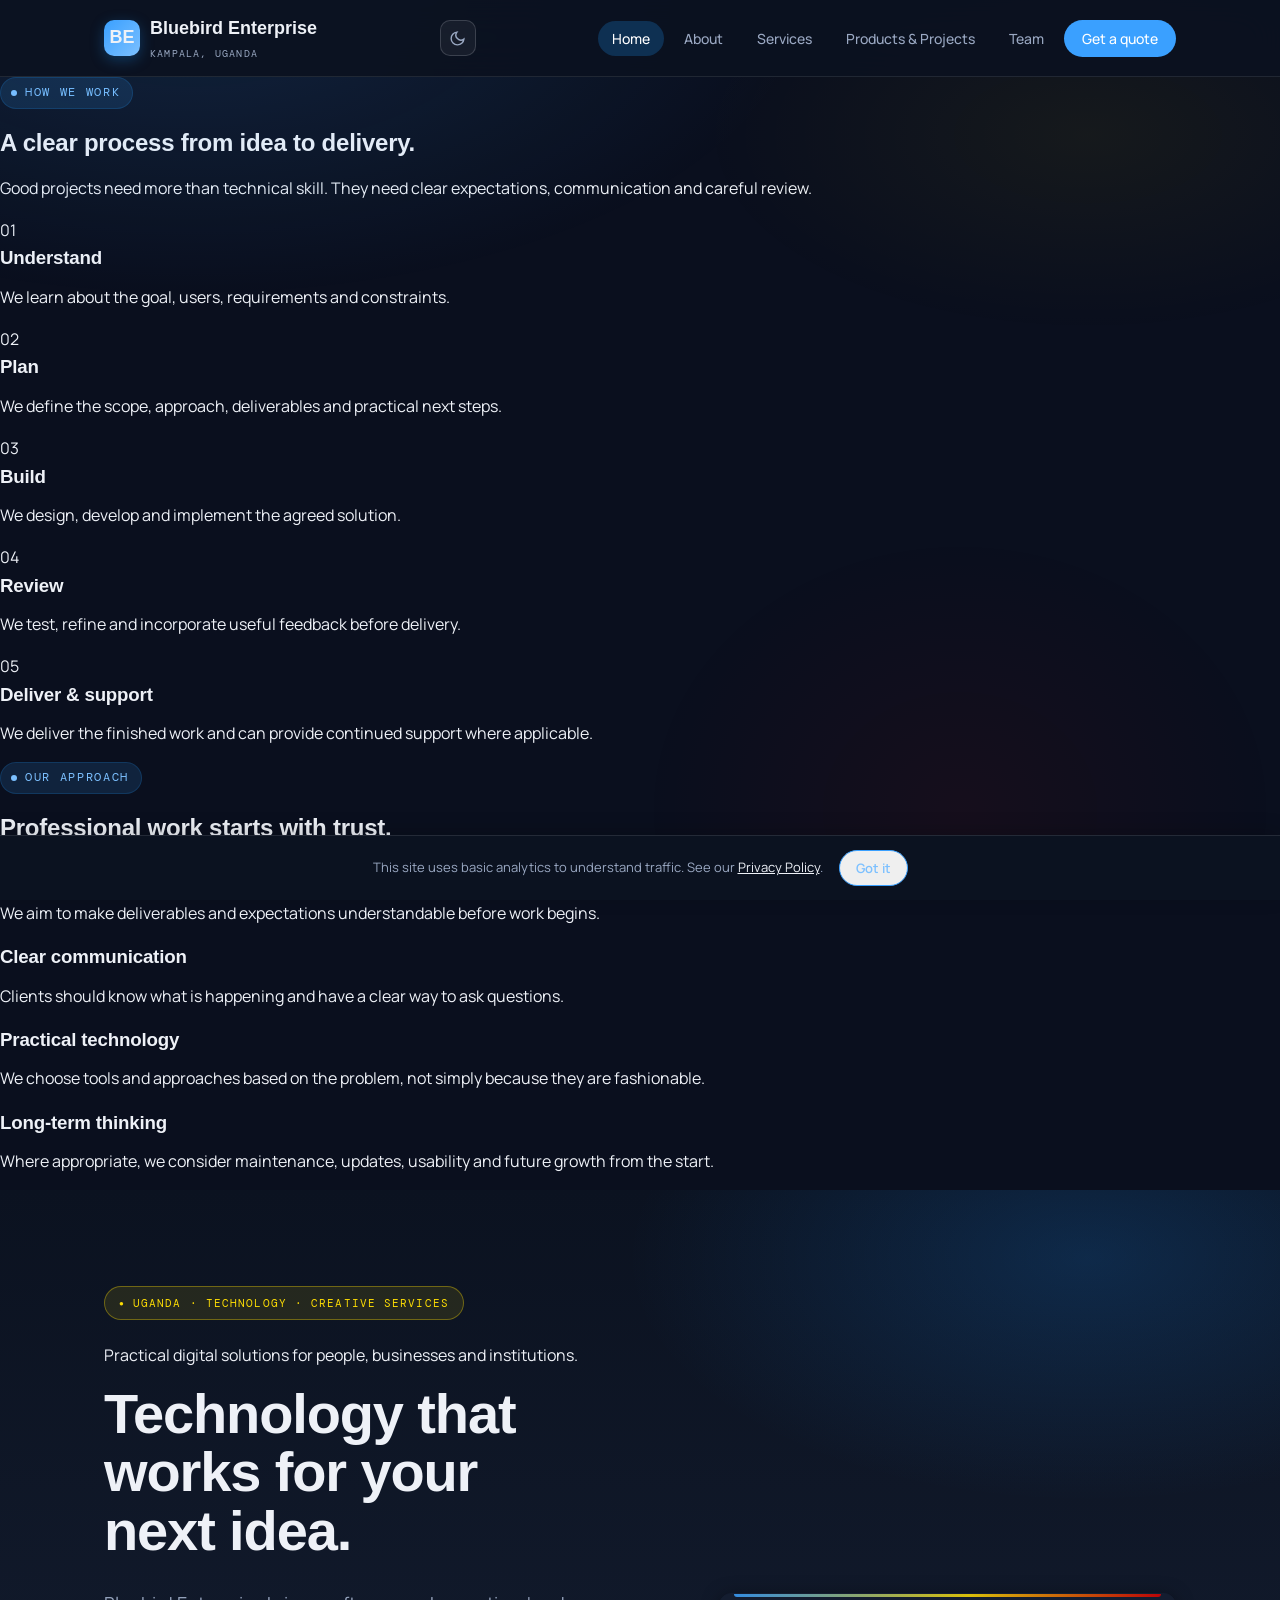
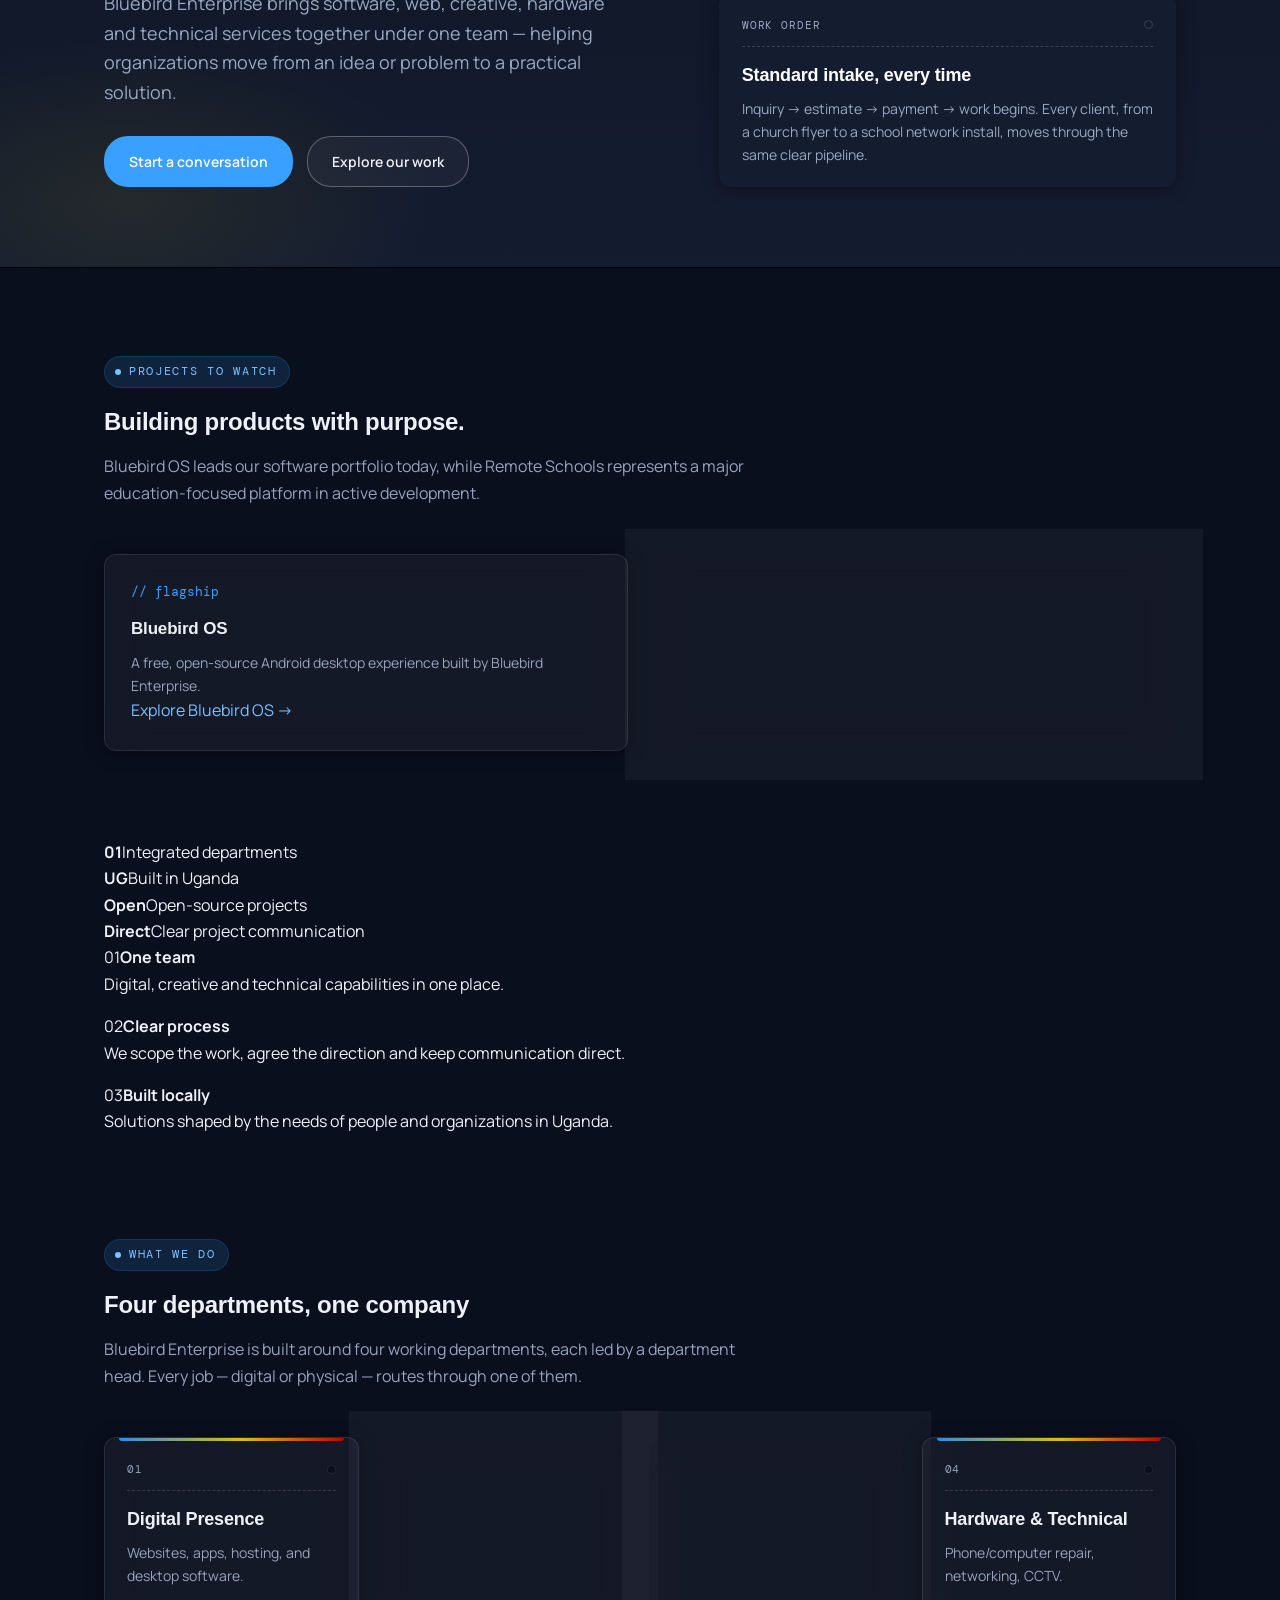
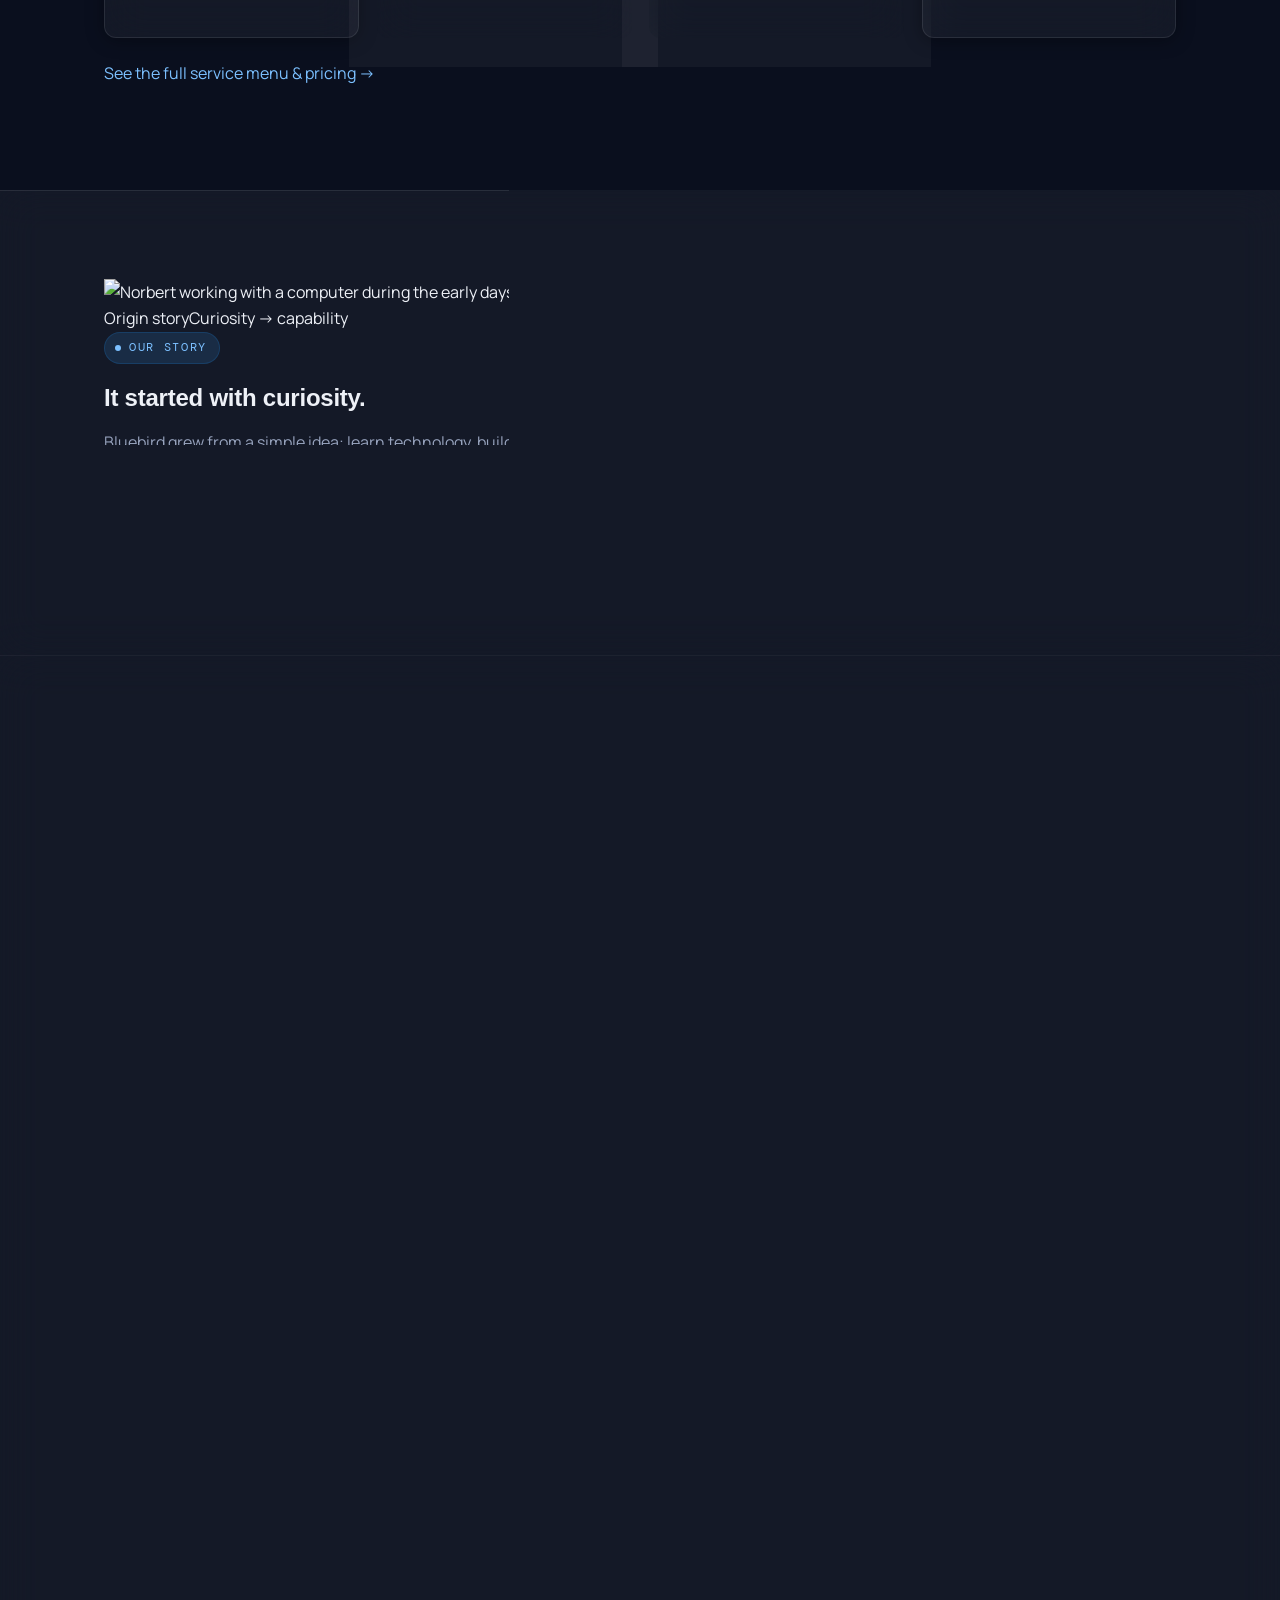
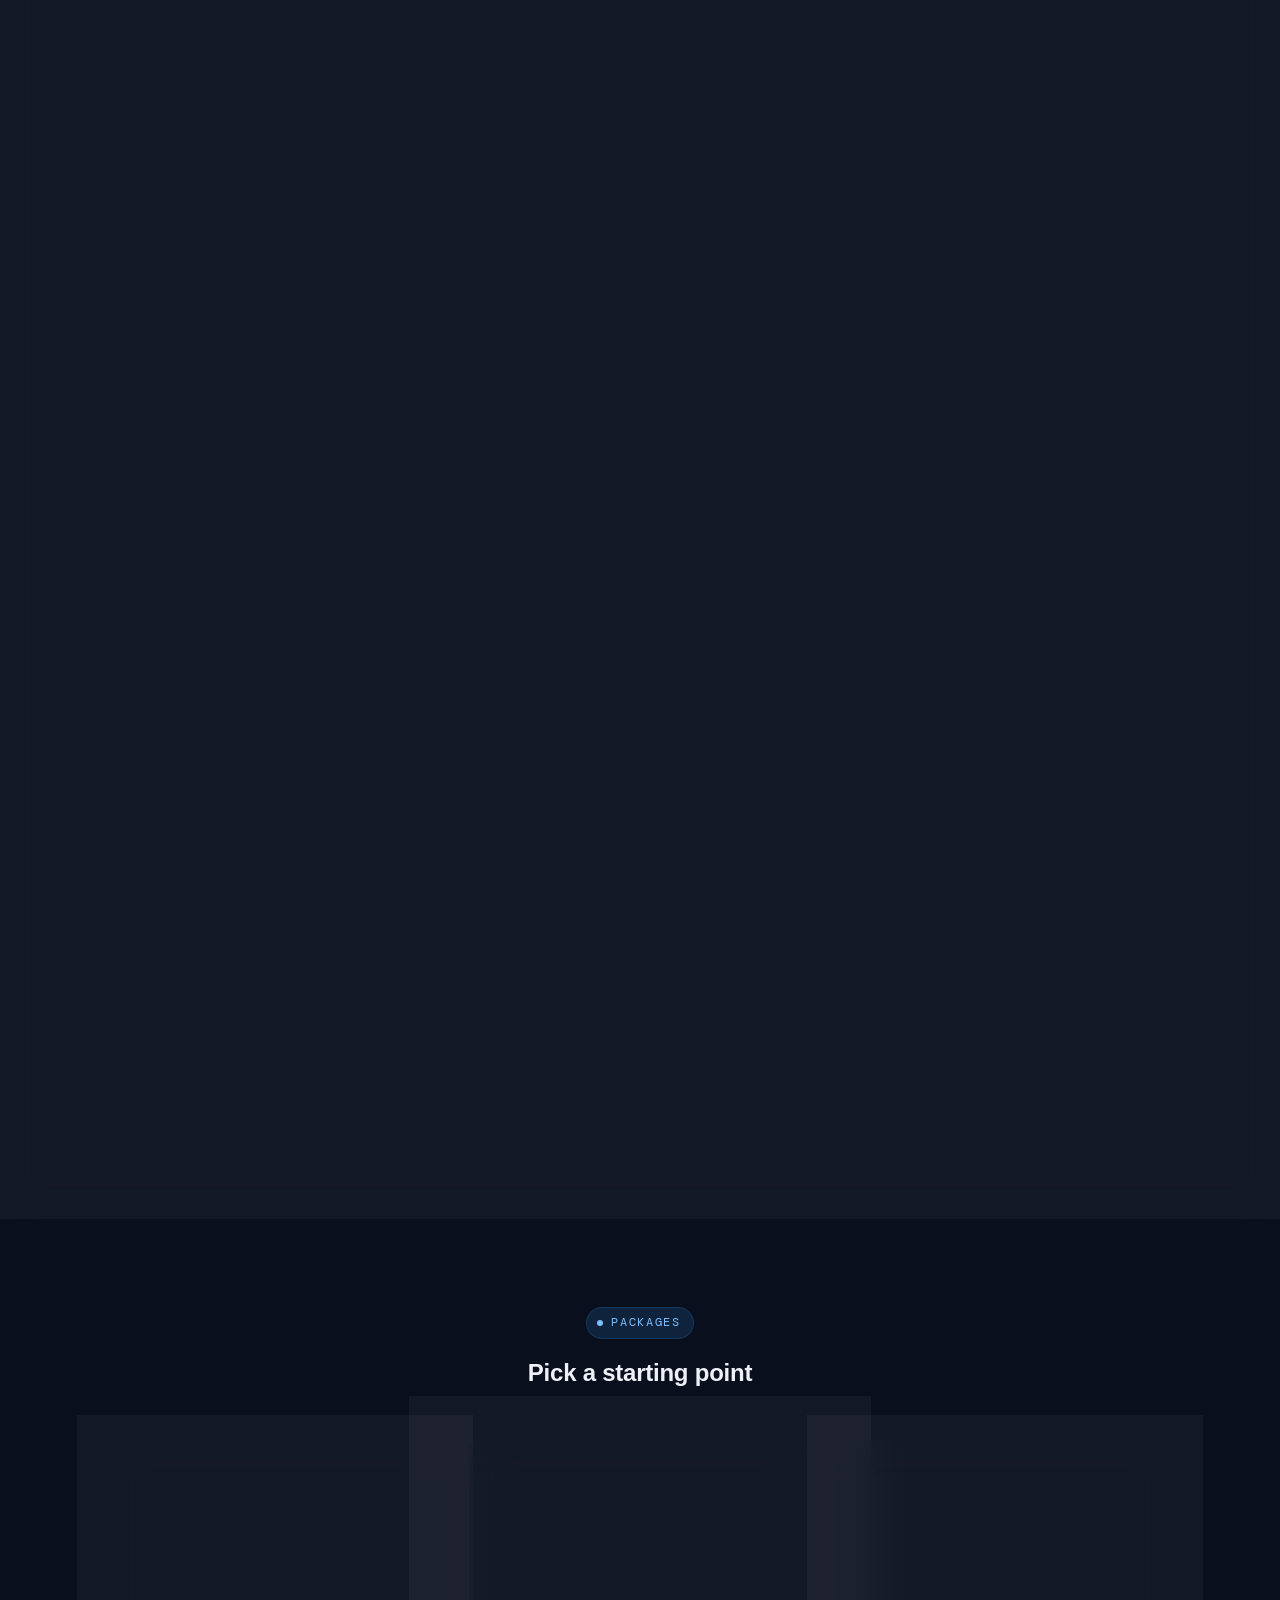
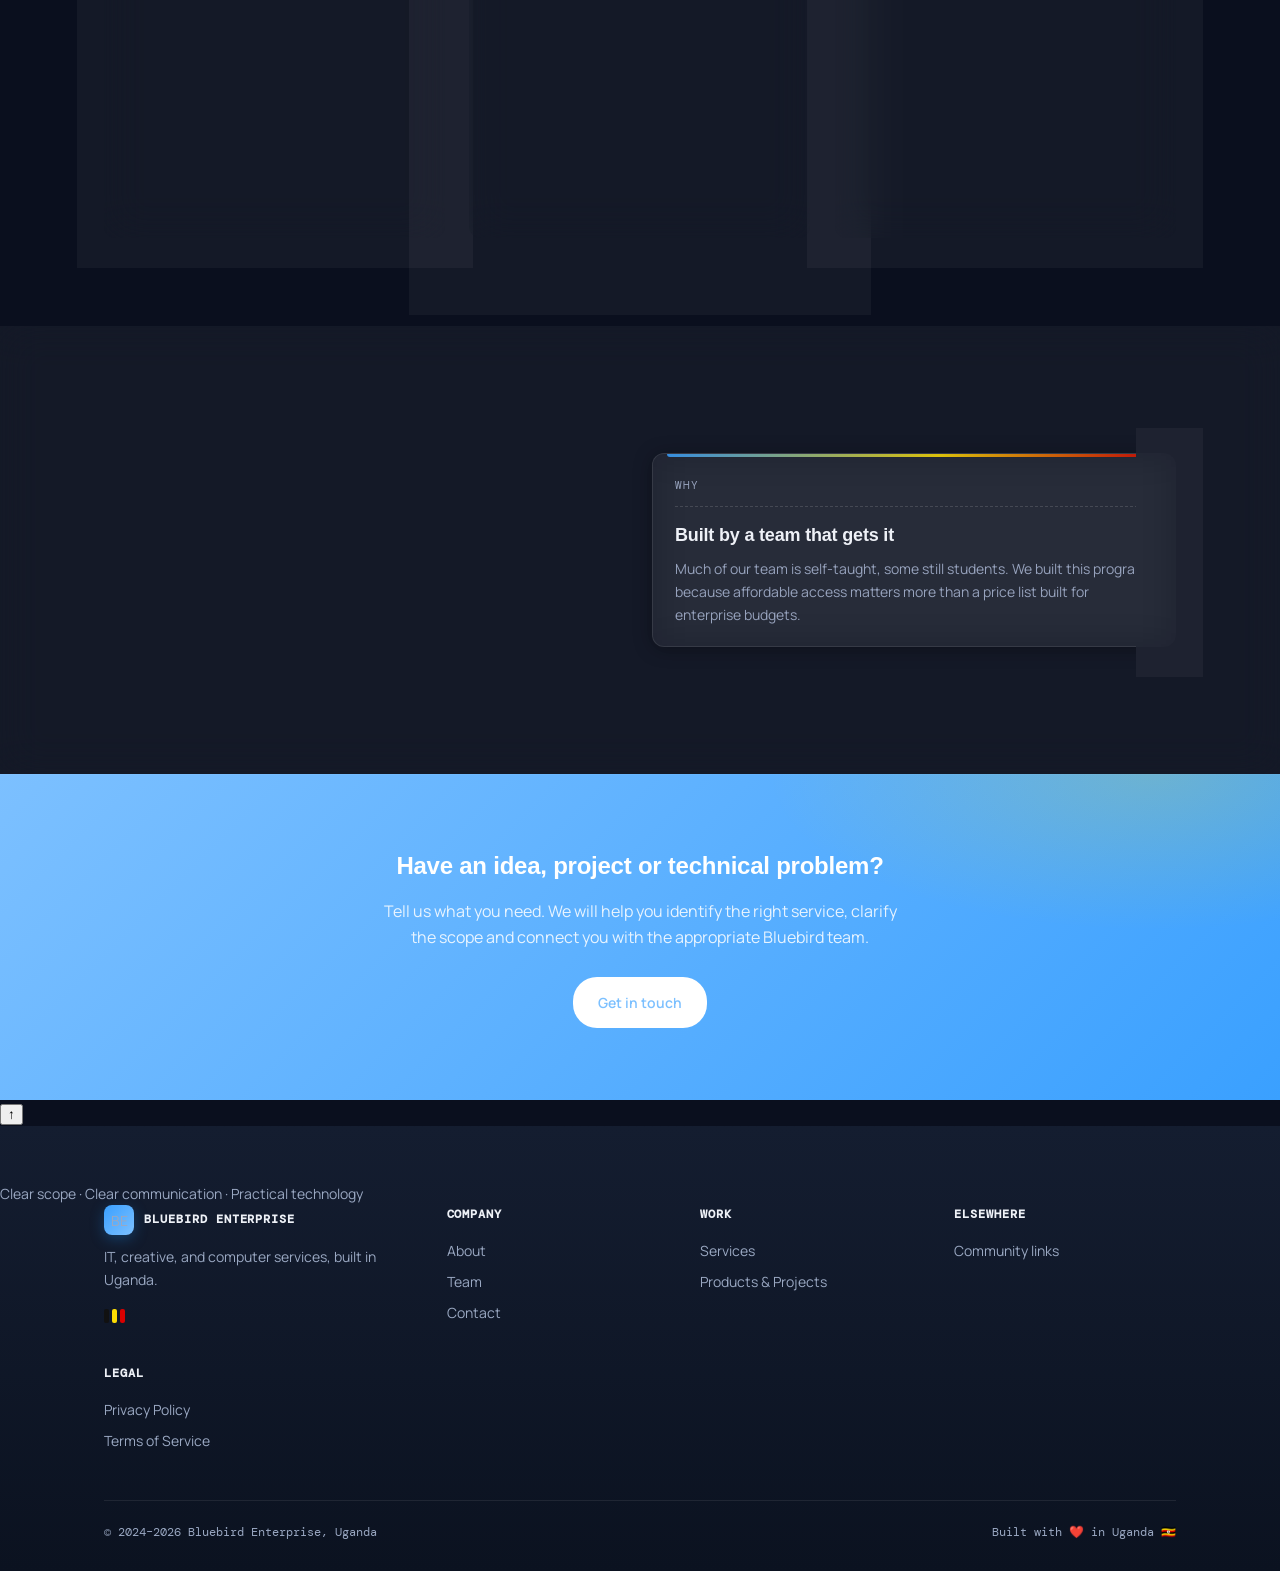
==== commit 19277add: "Add files via upload" ====
--- a/index.html
+++ b/index.html
@@ -5,12 +5,13 @@
 <meta name="viewport" content="width=device-width, initial-scale=1.0">
 <title>Bluebird Enterprise — IT, Creative & Computer Services, Uganda</title>
 <meta name="description" content="Bluebird Enterprise is a Ugandan IT, creative, and computer services company — websites, apps, graphic design, printing, and hardware repair, plus the open-source Bluebird OS.">
-<link rel="icon" type="image/svg+xml" href="assets/img/favicon.svg">
+<link rel="icon" type="image/svg+xml" href="assets/img/logo.png">
 <link rel="icon" type="image/png" sizes="32x32" href="assets/img/favicon-32.png">
 <link rel="apple-touch-icon" href="assets/img/apple-touch-icon.png">
 <link rel="preconnect" href="https://fonts.googleapis.com">
 <link rel="preconnect" href="https://fonts.gstatic.com" crossorigin>
-<link href="https://fonts.googleapis.com/css2?family=Syne:wght@700;800&family=Manrope:wght@400;500;600;700;800&family=DM+Mono:wght@400;500&display=swap" rel="stylesheet">
+<link href="https://fonts.googleapis.com/css2?family=Manrope:wght@400;500;600;700;800&family=DM+Mono:wght@400;500&display=swap" rel="stylesheet">
+<script>(function(){try{var t=localStorage.getItem("be-theme");if(t)document.documentElement.setAttribute("data-theme",t)}catch(e){}})();</script>
 <link rel="stylesheet" href="assets/css/styles.css">
 <link rel="canonical" href="https://bluebirduganda.dpdns.org/">
 <meta name="theme-color" content="#0b1220">
@@ -31,7 +32,7 @@
   "name": "Bluebird Enterprise",
   "description": "IT, creative, and computer services company in Uganda — websites, apps, graphic design, printing, and hardware repair, plus the open-source Bluebird OS.",
   "url": "https://bluebirduganda.dpdns.org/",
-  "logo": "https://bluebirduganda.dpdns.org/assets/img/logo.svg",
+  "logo": "https://bluebirduganda.dpdns.org/assets/img/logo.png",
   "image": "https://bluebirduganda.dpdns.org/assets/img/og-cover.png",
   "areaServed": "UG",
   "address": {
@@ -56,7 +57,7 @@
 <header class="site-header">
   <div class="nav-inner">
     <a class="brand" href="index.html">
-      <span class="brand-mark"><img src="assets/img/logo.svg" alt="" width="36" height="36" onerror="this.parentElement.textContent='BE';"></span>
+      <span class="brand-mark"><img src="assets/img/logo.png" alt="" width="36" height="36" onerror="this.parentElement.textContent='BE';"></span>
       <span>Bluebird Enterprise<span class="brand-name-sub">Kampala, Uganda</span></span>
     </a>
     <div style="display:flex;align-items:center;gap:10px;">
@@ -80,16 +81,45 @@
 </header>
 
 <main id="main">
+<section class="how-we-work" aria-labelledby="work-title">
+  <div class="section-heading">
+    <span class="eyebrow">How we work</span>
+    <h2 id="work-title">A clear process from idea to delivery.</h2>
+    <p>Good projects need more than technical skill. They need clear expectations, communication and careful review.</p>
+  </div>
+  <div class="process-grid">
+    <article class="process-step"><span>01</span><h3>Understand</h3><p>We learn about the goal, users, requirements and constraints.</p></article>
+    <article class="process-step"><span>02</span><h3>Plan</h3><p>We define the scope, approach, deliverables and practical next steps.</p></article>
+    <article class="process-step"><span>03</span><h3>Build</h3><p>We design, develop and implement the agreed solution.</p></article>
+    <article class="process-step"><span>04</span><h3>Review</h3><p>We test, refine and incorporate useful feedback before delivery.</p></article>
+    <article class="process-step"><span>05</span><h3>Deliver & support</h3><p>We deliver the finished work and can provide continued support where applicable.</p></article>
+  </div>
+</section>
+
+<section class="trust-section" aria-labelledby="trust-title">
+  <div class="section-heading">
+    <span class="eyebrow">Our approach</span>
+    <h2 id="trust-title">Professional work starts with trust.</h2>
+  </div>
+  <div class="trust-grid">
+    <article><h3>Clear scope</h3><p>We aim to make deliverables and expectations understandable before work begins.</p></article>
+    <article><h3>Clear communication</h3><p>Clients should know what is happening and have a clear way to ask questions.</p></article>
+    <article><h3>Practical technology</h3><p>We choose tools and approaches based on the problem, not simply because they are fashionable.</p></article>
+    <article><h3>Long-term thinking</h3><p>Where appropriate, we consider maintenance, updates, usability and future growth from the start.</p></article>
+  </div>
+</section>
+
 
   <section class="hero">
     <div class="wrap hero-grid">
       <div>
-        <span class="stamp-badge">Job No. 001 · Est. Uganda</span>
-        <h1>One company for everything IT, creative, and computer-related.</h1>
-        <p class="hero-lede">Websites, apps, branding, printing, phone and computer repair, networking, CCTV — Bluebird Enterprise runs it all under one roof, built by a team that also ships its own open-source software.</p>
+        <span class="stamp-badge">Uganda · Technology · Creative Services</span>
+        <p class="hero-kicker">Practical digital solutions for people, businesses and institutions.</p>
+        <h1>Technology that works for your next idea.</h1>
+        <p class="hero-lede">Bluebird Enterprise brings software, web, creative, hardware and technical services together under one team — helping organizations move from an idea or problem to a practical solution.</p>
         <div class="hero-actions">
-          <a class="btn btn-primary" href="contact.html">Start a project</a>
-          <a class="btn btn-ghost" href="products.html">See our work</a>
+          <a class="btn btn-primary" href="contact.html">Start a conversation</a>
+          <a class="btn btn-ghost" href="products.html">Explore our work</a>
         </div>
       </div>
       <div class="ticket" style="background:var(--ink-soft);border-color:var(--ink-soft);">
@@ -99,6 +129,38 @@
         <h3 style="color:#fff;">Standard intake, every time</h3>
         <p style="color:var(--text-on-ink-muted);">Inquiry → estimate → payment → work begins. Every client, from a church flyer to a school network install, moves through the same clear pipeline.</p>
       </div>
+    </div>
+  </section>
+
+  
+<section class="section project-pair-spotlight">
+  <div class="wrap">
+    <div class="section-head">
+      <span class="eyebrow">Projects to watch</span>
+      <h2>Building products with purpose.</h2>
+      <p style="color:var(--text-muted);">Bluebird OS leads our software portfolio today, while Remote Schools represents a major education-focused platform in active development.</p>
+    </div>
+    <div class="grid-2">
+      <article class="card"><span class="num">// flagship</span><h3>Bluebird OS</h3><p>A free, open-source Android desktop experience built by Bluebird Enterprise.</p><a href="bluebird-os/index.html">Explore Bluebird OS →</a></article>
+      <article class="card"><span class="num">// in development</span><h3>Remote Schools</h3><p>An open, structured learning platform for Ugandans based on the national curriculum.</p><a href="remote-schools.html">Explore Remote Schools →</a></article>
+    </div>
+  </div>
+</section>
+
+<section class="trust-strip" aria-label="Bluebird at a glance">
+    <div class="wrap trust-grid">
+      <div><strong>01</strong><span>Integrated departments</span></div>
+      <div><strong>UG</strong><span>Built in Uganda</span></div>
+      <div><strong>Open</strong><span>Open-source projects</span></div>
+      <div><strong>Direct</strong><span>Clear project communication</span></div>
+    </div>
+  </section>
+
+  <section class="proof-highlight" aria-label="Why work with Bluebird">
+    <div class="wrap proof-highlight-grid">
+      <div><span class="proof-number">01</span><strong>One team</strong><p>Digital, creative and technical capabilities in one place.</p></div>
+      <div><span class="proof-number">02</span><strong>Clear process</strong><p>We scope the work, agree the direction and keep communication direct.</p></div>
+      <div><span class="proof-number">03</span><strong>Built locally</strong><p>Solutions shaped by the needs of people and organizations in Uganda.</p></div>
     </div>
   </section>
 
@@ -136,30 +198,40 @@
   </section>
 
   <section class="section section-alt">
+    <div class="wrap story-grid">
+      <div class="story-image reveal">
+        <img src="assets/img/norbert-origin.jpg" alt="Norbert working with a computer during the early days of learning programming" loading="lazy" decoding="async">
+        <div class="image-caption"><span>Origin story</span><span>Curiosity → capability</span></div>
+      </div>
+      <div class="reveal">
+        <span class="eyebrow">Our story</span>
+        <h2>It started with curiosity.</h2>
+        <p style="color:var(--text-muted);">Bluebird grew from a simple idea: learn technology, build useful things, and make those skills available to other people and organizations.</p>
+        <p style="color:var(--text-muted);">That spirit still shapes the company today. We combine software, digital services, creative work and technical support so clients can work with one team instead of navigating several disconnected providers.</p>
+        <a class="text-link" href="about.html">Read the Bluebird story <span aria-hidden="true">→</span></a>
+      </div>
+    </div>
+  </section>
+
+  <section class="section section-alt">
     <div class="wrap">
-      <div class="grid-2" style="align-items:center;">
-        <div>
-          <span class="eyebrow">Flagship product</span>
-          <h2>Bluebird OS</h2>
-          <p style="color:var(--text-muted);">Our best-known project: a free, open-source Android launcher and OS simulator that gives any Android phone a real desktop mode — no root required. Built by our software team and used by people across East Africa and beyond.</p>
-          <div class="hero-actions" style="margin-top:18px;">
-            <a class="btn btn-primary" href="bluebird-os/index.html">Visit the Bluebird OS site →</a>
-            <a class="btn btn-line" href="products.html">See every other project we build</a>
-          </div>
-        </div>
-        <div class="card">
-          <span class="num">// app suite</span>
-          <ul style="margin:0;padding-left:18px;color:var(--text-muted);font-size:14px;">
-            <li>Bluebird Browser — privacy-first browsing</li>
-            <li>Bluebird Files — windowed file manager</li>
-            <li>Bluebird Terminal — shell with SSH</li>
-            <li>Bluebird Notes — local markdown notes</li>
-            <li>Bluebird Music — local player</li>
-          </ul>
-        </div>
-      </div>
-    </div>
-  </section>
+      <div class="section-head reveal">
+        <span class="eyebrow">Flagship product</span>
+        <h2>Bluebird OS</h2>
+        <p style="color:var(--text-muted);max-width:65ch;">Our flagship software project brings a desktop-inspired Android experience to everyday devices. It is one example of the kind of product-focused engineering Bluebird wants to keep building.</p>
+      </div>
+      <div class="featured-product reveal">
+        <div class="featured-product-copy">
+          <span class="product-label">Software · Android</span>
+          <h3>A desktop experience, built for Android.</h3>
+          <p>Explore the interface, applications and ideas behind Bluebird OS.</p>
+          <div class="hero-actions"><a class="btn btn-primary" href="bluebird-os/index.html">Explore Bluebird OS</a><a class="btn btn-line" href="products.html">View our projects</a></div>
+        </div>
+        <div class="product-preview"><img src="bluebird-os/assets/img/screenshots/desktop.png" alt="Bluebird OS desktop interface" loading="lazy" decoding="async"></div>
+      </div>
+    </div>
+  </section>
+
 
   <section class="section">
     <div class="wrap">
@@ -228,20 +300,22 @@
 
   <section class="cta-band">
     <div class="wrap">
-      <h2>Have a job for us?</h2>
-      <p>Tell us what you need — a website, a repair, a print run, a full setup — and the right department head will send you a quote.</p>
+      <h2>Have an idea, project or technical problem?</h2>
+      <p>Tell us what you need. We will help you identify the right service, clarify the scope and connect you with the appropriate Bluebird team.</p>
       <a class="btn btn-primary" href="contact.html">Get in touch</a>
     </div>
   </section>
 
 </main>
 
-<footer class="site-footer">
+<button class="back-to-top" id="back-to-top" type="button" aria-label="Back to top">↑</button>
+
+<footer class="site-footer"><div class="footer-trust-note">Clear scope · Clear communication · Practical technology</div>
   <div class="wrap">
     <div class="footer-grid">
       <div>
         <div class="footer-brand">
-          <span class="brand-mark"><img src="assets/img/logo.svg" alt="" width="30" height="30" onerror="this.parentElement.textContent='BE';"></span>
+          <span class="brand-mark"><img src="assets/img/logo.png" alt="" width="30" height="30" onerror="this.parentElement.textContent='BE';"></span>
           <h4 style="margin:0;">Bluebird Enterprise</h4>
         </div>
         <p style="max-width:32ch;">IT, creative, and computer services, built in Uganda.</p>
--- a/assets/css/styles.css
+++ b/assets/css/styles.css
@@ -534,3 +534,21 @@
   html{scroll-behavior:auto;}
   *{transition:none !important;animation:none !important;}
 }
+
+/* Cookie / analytics notice */
+.cookie-notice{
+  position:fixed;left:0;right:0;bottom:0;z-index:200;
+  display:flex;flex-wrap:wrap;align-items:center;justify-content:center;gap:16px;
+  padding:14px 20px;
+  background:var(--ink);border-top:1px solid rgba(255,255,255,0.1);
+  box-shadow:0 -4px 18px rgba(0,0,0,0.18);
+}
+.cookie-notice p{
+  margin:0;color:var(--text-on-ink-muted);font-size:13px;max-width:60ch;text-align:center;
+}
+.cookie-notice a{color:var(--text-on-ink);text-decoration:underline;}
+.cookie-notice .btn{padding:8px 16px;font-size:13px;flex-shrink:0;}
+@media (max-width:600px){
+  .cookie-notice{padding:14px 16px;}
+  .cookie-notice p{font-size:12px;}
+}
